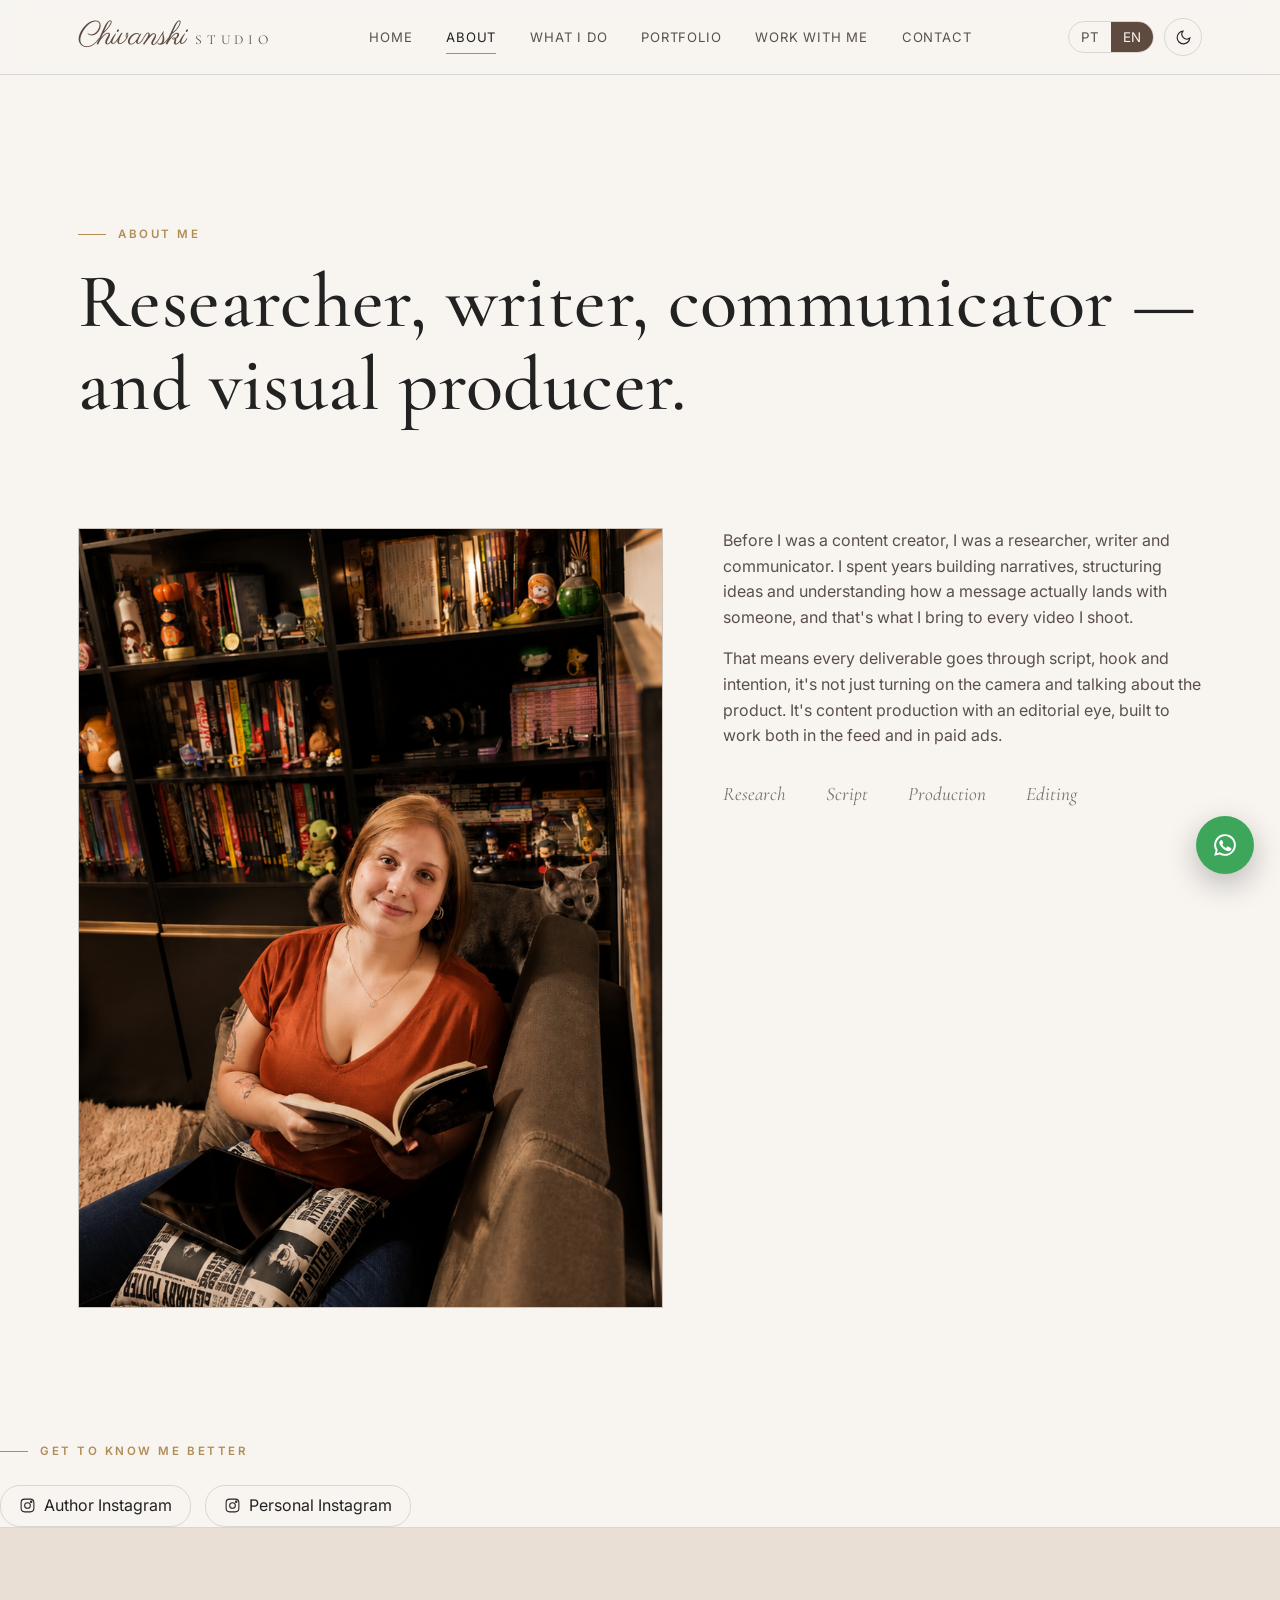
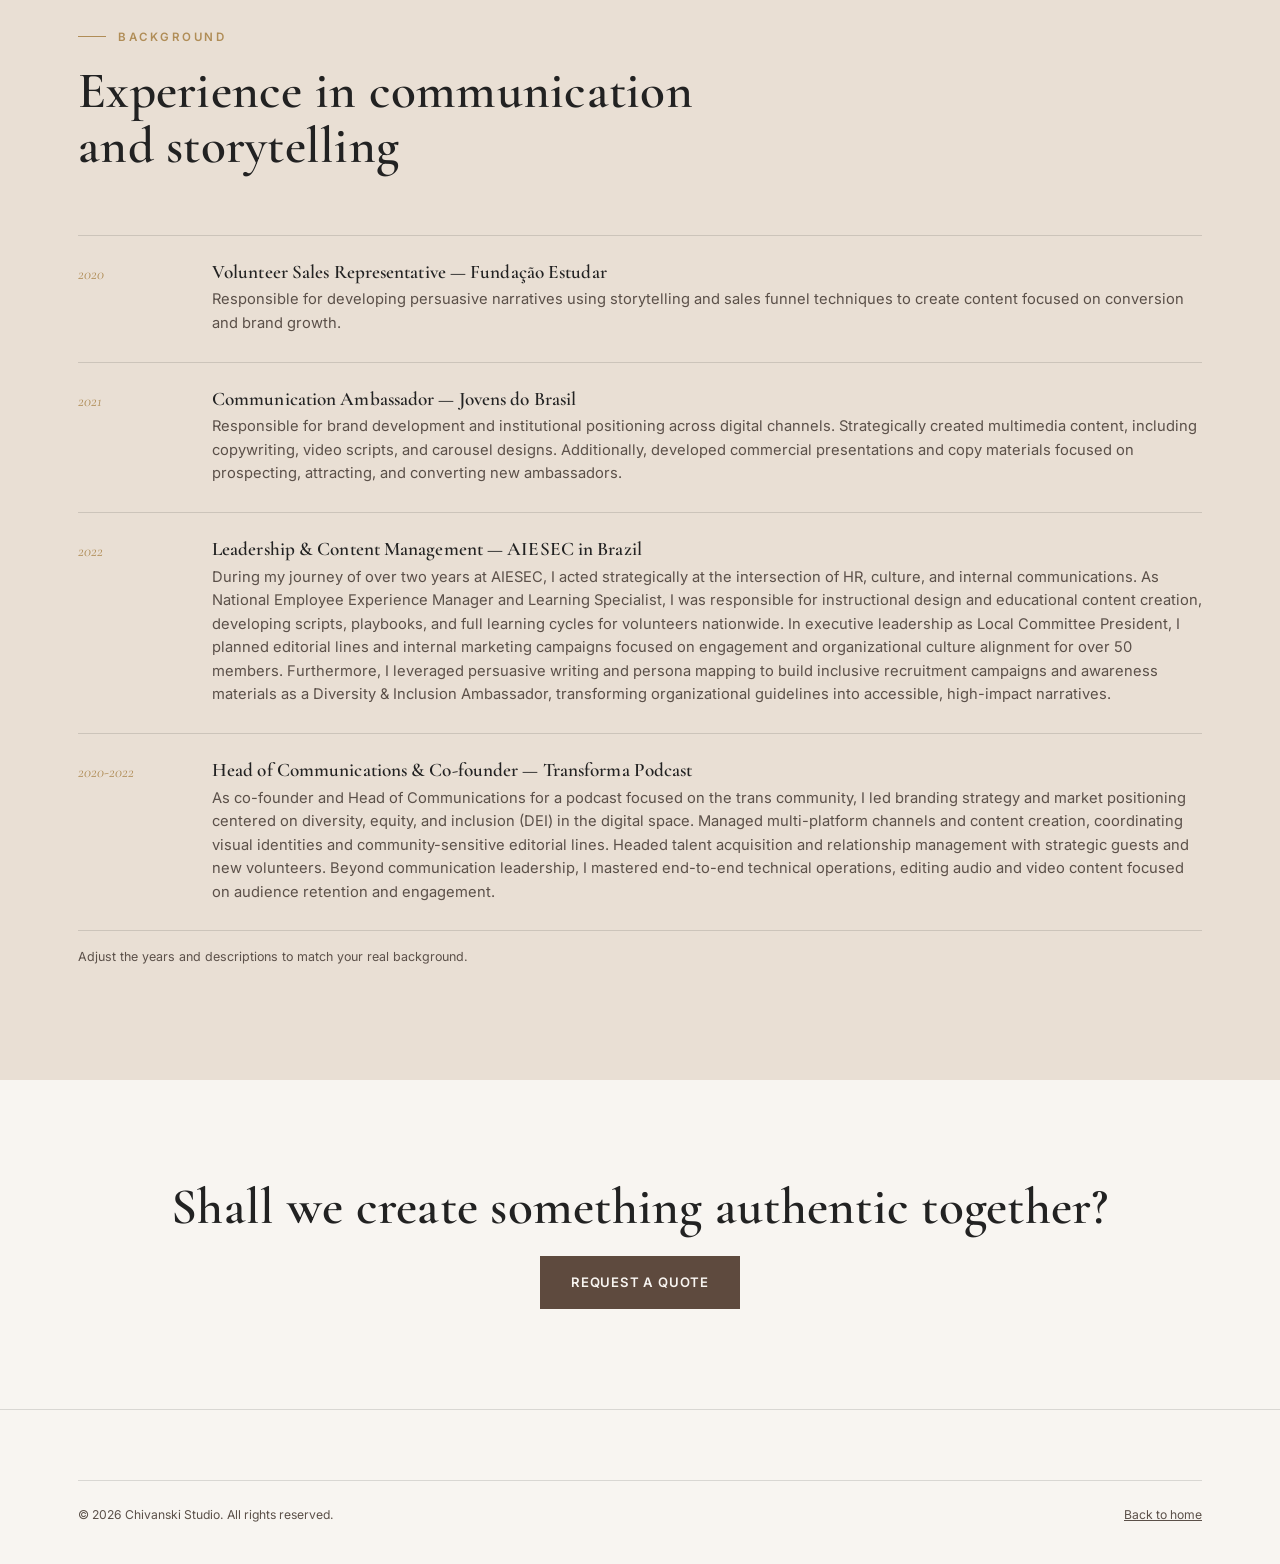
==== about.html @ 11126eae "Update hero section with new image Replaced placeholder art with an image of Chivanski Studio." ====
<!DOCTYPE html>
<html lang="pt-BR">
<head>
<meta charset="UTF-8">
<meta name="viewport" content="width=device-width, initial-scale=1.0">
<title>Sobre | Chivanski Studio</title>
<meta name="description" content="Pesquisadora, escritora e comunicadora antes de criadora de conteúdo — conheça a história por trás do Chivanski Studio.">
<meta name="theme-color" content="#5E4A3E">
<link rel="icon" href="data:,">
<link rel="stylesheet" href="css/style.css">
</head>
<body>

<header class="masthead">
  <div class="masthead-inner">
    <a href="index.html" class="logo">
      <span class="logo-script">Chivanski</span>
      <span class="logo-studio">Studio</span>
    </a>
    <nav class="nav-toc" aria-label="Navegação principal">
      <a href="index.html" data-pt="Início" data-en="Home">Início</a>
      <a href="about.html" aria-current="page" data-pt="Sobre" data-en="About">Sobre</a>
      <a href="services.html" data-pt="O que eu faço" data-en="What I do">O que eu faço</a>
      <a href="portfolio.html" data-pt="Portfólio" data-en="Portfolio">Portfólio</a>
      <a href="work-with-me.html" data-pt="Work With Me" data-en="Work With Me">Work With Me</a>
      <a href="contact.html" data-pt="Contato" data-en="Contact">Contato</a>
    </nav>
    <div class="nav-controls">
      <div class="lang-switch" aria-label="Idioma">
        <button data-lang="pt" class="active">PT</button>
        <button data-lang="en">EN</button>
      </div>
      <button class="icon-btn" data-theme-toggle aria-label="Alternar tema claro/escuro">
        <svg class="moon" viewBox="0 0 24 24" fill="none" stroke="currentColor" stroke-width="1.6"><path d="M21 12.8A9 9 0 1 1 11.2 3a7 7 0 0 0 9.8 9.8Z"/></svg>
        <svg class="sun" viewBox="0 0 24 24" fill="none" stroke="currentColor" stroke-width="1.6"><circle cx="12" cy="12" r="4.5"/><path d="M12 2v3M12 19v3M4.2 4.2l2.1 2.1M17.7 17.7l2.1 2.1M2 12h3M19 12h3M4.2 19.8l2.1-2.1M17.7 6.3l2.1-2.1"/></svg>
      </button>
      <button class="nav-burger" data-nav-burger aria-label="Abrir menu">
        <svg viewBox="0 0 24 24" fill="none" stroke="currentColor" stroke-width="1.8"><path d="M3 6h18M3 12h18M3 18h18"/></svg>
      </button>
    </div>
  </div>
</header>

<main>
  <section class="page-hero">
    <div class="container">
      <p class="eyebrow" data-pt="Sobre mim" data-en="About me">Sobre mim</p>
      <h1 data-pt="Pesquisadora, escritora, comunicadora — e produtora visual." data-en="Researcher, writer, communicator — and visual producer.">Pesquisadora, escritora,<br>comunicadora — e produtora visual.</h1>
    </div>
  </section>

  <section style="padding-top:0;">
    <div class="container hero-grid" style="align-items:start;">
      <div class="hero-frame reveal">
        <img src="assets/FOTOS/FOTO3.png" alt="Chivanski Studio" style="width:100%;height:100%;object-fit:cover;">
      </div>
      <div class="reveal">
        <p data-pt="Antes de ser criadora de conteúdo, sou pesquisadora, escritora e comunicadora. Passei anos construindo narrativas, estruturando ideias e entendendo como uma mensagem realmente chega até alguém, e é isso que trago pra cada vídeo que gravo." data-en="Before I was a content creator, I was a researcher, writer and communicator. I spent years building narratives, structuring ideas and understanding how a message actually lands with someone, and that's what I bring to every video I shoot.">Antes de ser criadora de conteúdo, sou pesquisadora, escritora e comunicadora. Passei anos construindo narrativas, estruturando ideias e entendendo como uma mensagem realmente chega até alguém, e é isso que trago pra cada vídeo que gravo.</p>
        <p data-pt="Isso significa que cada entrega passa por roteiro, gancho e intenção, não é só ligar a câmera e falar do produto. É produção de conteúdo com estética editorial, pensada pra funcionar tanto no feed quanto em anúncio pago." data-en="That means every deliverable goes through script, hook and intention, it's not just turning on the camera and talking about the product. It's content production with an editorial eye, built to work both in the feed and in paid ads.">Isso significa que cada entrega passa por roteiro, gancho e intenção, não é só ligar a câmera e falar do produto. É produção de conteúdo com estética editorial, pensada pra funcionar tanto no feed quanto em anúncio pago.</p>
        <div class="brand-row" style="margin-top:30px;">
          <span class="brand-chip" data-pt="Pesquisa" data-en="Research">Pesquisa</span>
          <span class="brand-chip" data-pt="Roteiro" data-en="Script">Roteiro</span>
          <span class="brand-chip" data-pt="Produção" data-en="Production">Produção</span>
          <span class="brand-chip" data-pt="Edição" data-en="Editing">Edição</span>
        </div>
      </div>
    </div>
  </section>

  <div style="margin-top:34px;">
  <p class="eyebrow" data-pt="Me conheça melhor" data-en="Get to know me better">Me conheça melhor</p>
  <div class="social-row" style="justify-content:flex-start;">
    <a href="https://www.instagram.com/autora_larissacl/" target="_blank" rel="noopener" aria-label="Instagram — autora" style="width:auto;border-radius:20px;padding:9px 18px;gap:8px;">
      <svg width="16" height="16" viewBox="0 0 24 24" fill="none" stroke="currentColor" stroke-width="1.5"><rect x="3" y="3" width="18" height="18" rx="5"/><circle cx="12" cy="12" r="4"/><circle cx="17.2" cy="6.8" r="1"/></svg>
      <span data-pt="Instagram autora" data-en="Author Instagram">Instagram autora</span>
    </a>
    <a href="https://www.instagram.com/lbronski/" target="_blank" rel="noopener" aria-label="Instagram — pessoal" style="width:auto;border-radius:20px;padding:9px 18px;gap:8px;">
      <svg width="16" height="16" viewBox="0 0 24 24" fill="none" stroke="currentColor" stroke-width="1.5"><rect x="3" y="3" width="18" height="18" rx="5"/><circle cx="12" cy="12" r="4"/><circle cx="17.2" cy="6.8" r="1"/></svg>
      <span data-pt="Instagram pessoal" data-en="Personal Instagram">Instagram pessoal</span>
    </a>
  </div>
</div>
  
  <hr class="divider">

  <!-- BACKGROUND -->
  <section class="bg-surface">
    <div class="container">
      <div class="section-head reveal">
        <p class="eyebrow" data-pt="Background" data-en="Background">Background</p>
        <h2 data-pt="Experiência em comunicação e narrativa" data-en="Experience in communication and storytelling">Experiência em comunicação e narrativa</h2>
      </div>
      <ul class="background-list reveal">
        <li>
          <span class="bg-tag">2020</span>
          <div>
            <h4 data-pt="Vendedora Voluntária — Fundação Estudar" data-en="Volunteer Sales Representative — Fundação Estudar">Vendedora Voluntária — Fundação Estudar</h4>
            <p data-pt="Responsável por desenvolver narrativas persuasivas, utilizando técnicas de storytelling e funil de vendas para a criação de conteúdos focados em conversão e crescimento de marca." 
               data-en="Responsible for developing persuasive narratives using storytelling and sales funnel techniques to create content focused on conversion and brand growth."></p>
          </div>
        </li>
        <li>
          <span class="bg-tag">2021</span>
          <div>
            <h4 data-pt="Embaixadora de Comunicação — Jovens do Brasil" data-en="Communication Ambassador — Jovens do Brasil">Embaixadora de Comunicação — Jovens do Brasil</h4>
            <p data-pt="Responsável pelo desenvolvimento de marca e pelo posicionamento institucional da organização nos canais digitais. Atuei estrategicamente na criação de conteúdos multimídia, incluindo publicações textuais, roteiros de vídeos e designs em formato de carrossel. Além disso, desenvolvi apresentações comerciais e materiais de copywriting voltados para a prospecção, atração e conversão de novos embaixadores." 
               data-en="Responsible for brand development and institutional positioning across digital channels. Strategically created multimedia content, including copywriting, video scripts, and carousel designs. Additionally, developed commercial presentations and copy materials focused on prospecting, attracting, and converting new ambassadors."></p>
          </div>
        </li>
        <li>
          <span class="bg-tag">2022</span>
          <div>
            <h4 data-pt="Liderança e Gestão de Conteúdo — AIESEC no Brasil" data-en="Leadership & Content Management — AIESEC in Brazil">Liderança e Gestão de Conteúdo — AIESEC no Brasil</h4>
            <p data-pt="Durante minha trajetória de mais de dois anos na AIESEC no Brasil, atuei estrategicamente na intersecção entre gestão de pessoas, cultura e comunicação interna. Como Gerente Nacional de Experiência do Colaborador e Especialista de Aprendizagem, fui responsável pelo design instrucional e pela criação de conteúdo educativo, desenvolvendo roteiros, cartilhas didáticas e ciclos educacionais completos para a capacitação de voluntários em todo o país. Na liderança executiva como Presidente de Comitê Local, planejei linhas editoriais e campanhas de endomarketing focadas no engajamento e alinhamento de cultura organizacional para mais de 50 membros. Além disso, utilizei a escrita persuasiva e o mapeamento de personas para estruturar campanhas de recrutamento inclusivas e materiais de conscientização como Embaixadora de Diversidade e Inclusão, transformando diretrizes organizacionais em narrativas acessíveis e de alto impacto para a comunidade interna." 
               data-en="During my journey of over two years at AIESEC, I acted strategically at the intersection of HR, culture, and internal communications. As National Employee Experience Manager and Learning Specialist, I was responsible for instructional design and educational content creation, developing scripts, playbooks, and full learning cycles for volunteers nationwide. In executive leadership as Local Committee President, I planned editorial lines and internal marketing campaigns focused on engagement and organizational culture alignment for over 50 members. Furthermore, I leveraged persuasive writing and persona mapping to build inclusive recruitment campaigns and awareness materials as a Diversity & Inclusion Ambassador, transforming organizational guidelines into accessible, high-impact narratives."></p>
          </div>
        </li>
        <li>
          <span class="bg-tag">2020-2022</span>
          <div>
            <h4 data-pt="Head de Comunicação e Cofundadora — Transforma Podcast" data-en="Head of Communications & Co-founder — Transforma Podcast">Head de Comunicação e Cofundadora — Transforma Podcast</h4>
            <p data-pt="Como cofundadora e Head de Comunicação de um podcast focado no público trans, liderei a estratégia de branding e o posicionamento da marca com foco em diversidade, inclusão e representatividade no ambiente digital. Fui responsável pela gestão de canais e criação de conteúdo multiplataforma, coordenando o desenvolvimento de identidades visuais e linhas editoriais sensíveis à comunidade. Atuei diretamente na prospecção e relacionamento com entrevistados estratégicos e na atração de novos voluntários para o projeto. Além da liderança de comunicação, dominei a operação técnica de ponta a ponta, realizando a edição de áudio e vídeo focada na retenção e engajamento da audiência." 
               data-en="As co-founder and Head of Communications for a podcast focused on the trans community, I led branding strategy and market positioning centered on diversity, equity, and inclusion (DEI) in the digital space. Managed multi-platform channels and content creation, coordinating visual identities and community-sensitive editorial lines. Headed talent acquisition and relationship management with strategic guests and new volunteers. Beyond communication leadership, I mastered end-to-end technical operations, editing audio and video content focused on audience retention and engagement."></p>
          </div>
        </li>
      </ul>
      <p class="form-note" style="margin-top:16px;" data-pt="Ajuste os anos e descrições conforme sua trajetória real." data-en="Adjust the years and descriptions to match your real background.">Ajuste os anos e descrições conforme sua trajetória real.</p>
    </div>
  </section>

  <section style="text-align:center;">
    <div class="container">
      <h2 data-pt="Vamos criar algo autêntico juntas?" data-en="Shall we create something authentic together?">Vamos criar algo<br>autêntico juntas?</h2>
      <a href="contact.html" class="btn btn-primary" data-pt="Solicitar orçamento" data-en="Request a quote">Solicitar orçamento</a>
    </div>
  </section>
</main>

<footer class="colophon">
  <div class="container">
    <div class="colophon-bottom">
      <span>© <span data-year>2026</span> Chivanski Studio. <span data-pt="Todos os direitos reservados." data-en="All rights reserved.">Todos os direitos reservados.</span></span>
      <a href="index.html" data-pt="Voltar ao início" data-en="Back to home">Voltar ao início</a>
    </div>
  </div>
</footer>

<a class="wa-float" href="https://wa.me/5500000000000?text=Oi%20Chivanski!%20Vim%20do%20seu%20site%20e%20quero%20conversar%20sobre%20um%20projeto." target="_blank" rel="noopener" aria-label="WhatsApp">
  <svg viewBox="0 0 24 24" fill="currentColor"><path d="M12 2a10 10 0 0 0-8.6 15.1L2 22l5.1-1.3A10 10 0 1 0 12 2Zm0 18.2a8.2 8.2 0 0 1-4.2-1.2l-.3-.2-3 .8.8-2.9-.2-.3A8.2 8.2 0 1 1 12 20.2Zm4.5-6.1c-.2-.1-1.5-.7-1.7-.8-.2-.1-.4-.1-.6.1-.2.2-.6.8-.8 1-.1.2-.3.2-.6.1-.2-.1-1-.4-1.9-1.2-.7-.6-1.2-1.4-1.3-1.6-.1-.2 0-.4.1-.5.1-.1.2-.3.4-.4.1-.2.2-.3.2-.5.1-.2 0-.4 0-.5s-.6-1.4-.8-1.9c-.2-.5-.4-.4-.6-.4h-.5c-.2 0-.5.1-.7.3-.2.2-.9.9-.9 2.2s1 2.6 1.1 2.7c.1.2 2 3 4.7 4.2.7.3 1.2.5 1.6.6.7.2 1.3.2 1.8.1.5-.1 1.5-.6 1.7-1.2.2-.6.2-1.1.2-1.2-.1-.1-.3-.2-.5-.3Z"/></svg>
</a>

<script src="js/script.js"></script>
</body>
</html>
---- css/style.css ----
/* =========================================================
   CHIVANSKI STUDIO — Design System
   Editorial magazine aesthetic for a UGC creator portfolio
   ========================================================= */

@import url('https://fonts.googleapis.com/css2?family=Cormorant+Garamond:ital,wght@0,400;0,500;0,600;1,400;1,500&family=Inter:wght@400;500;600&family=Parisienne&display=swap');

:root{
  /* ---- Color tokens (light / default) ---- */
  --bg: #F8F5F1;
  --surface: #E9DFD4;
  --surface-2: #F1EAE0;
  --ink: #222222;
  --ink-soft: #5B5049;
  --brand: #5E4A3E;
  --accent: #B08D57;
  --accent-soft: rgba(176,141,87,.14);
  --line: rgba(34,34,34,.14);
  --shadow: 0 20px 60px rgba(34,24,15,.12);

  /* ---- Type ---- */
  --font-display: 'Cormorant Garamond', Georgia, serif;
  --font-body: 'Inter', -apple-system, sans-serif;
  --font-script: 'Parisienne', cursive;

  --radius: 2px;
  --container: 1180px;
}

[data-theme="dark"]{
  --bg: #1B1512;
  --surface: #271F1A;
  --surface-2: #2E241E;
  --ink: #F1EAE1;
  --ink-soft: #C9BDB1;
  --brand: #E9DFD4;
  --accent: #C9A46B;
  --accent-soft: rgba(201,164,107,.16);
  --line: rgba(241,234,225,.14);
  --shadow: 0 20px 60px rgba(0,0,0,.4);
}

@media (prefers-color-scheme: dark){
  :root:not([data-theme="light"]):not([data-theme="dark"]){
    --bg: #1B1512;
    --surface: #271F1A;
    --surface-2: #2E241E;
    --ink: #F1EAE1;
    --ink-soft: #C9BDB1;
    --brand: #E9DFD4;
    --accent: #C9A46B;
    --accent-soft: rgba(201,164,107,.16);
    --line: rgba(241,234,225,.14);
    --shadow: 0 20px 60px rgba(0,0,0,.4);
  }
}

*{ box-sizing:border-box; }
html{ scroll-behavior:smooth; }
body{
  margin:0;
  background:var(--bg);
  color:var(--ink);
  font-family:var(--font-body);
  font-size:16px;
  line-height:1.6;
  transition:background .4s ease, color .4s ease;
  -webkit-font-smoothing:antialiased;
}

img{ max-width:100%; display:block; }
a{ color:inherit; }
button{ font-family:inherit; }

.container{
  max-width:var(--container);
  margin:0 auto;
  padding:0 28px;
}

/* ---- Reduced motion ---- */
@media (prefers-reduced-motion: reduce){
  *{ animation-duration:.001ms !important; animation-iteration-count:1 !important; transition-duration:.001ms !important; scroll-behavior:auto !important; }
}

/* =============== Typography =============== */
h1,h2,h3,h4{
  font-family:var(--font-display);
  font-weight:600;
  line-height:1.08;
  margin:0 0 .4em;
  letter-spacing:.005em;
}
h1{ font-size:clamp(2.6rem,6vw,5.2rem); font-weight:500; }
h2{ font-size:clamp(2rem,4vw,3.2rem); }
h3{ font-size:clamp(1.3rem,2.4vw,1.7rem); }
p{ margin:0 0 1em; color:var(--ink-soft); }
.eyebrow{
  display:flex; align-items:center; gap:12px;
  font-family:var(--font-body);
  font-size:.72rem;
  letter-spacing:.22em;
  text-transform:uppercase;
  color:var(--accent);
  font-weight:600;
  margin-bottom:18px;
}
.eyebrow::before{ content:""; width:28px; height:1px; background:var(--accent); }
.folio{
  font-family:var(--font-display);
  font-style:italic;
  color:var(--ink-soft);
  font-size:1rem;
}

/* =============== Masthead / Header =============== */
.masthead{
  position:sticky; top:0; z-index:100;
  background:color-mix(in srgb, var(--bg) 88%, transparent);
  backdrop-filter:blur(10px);
  border-bottom:1px solid var(--line);
}
.masthead-inner{
  display:flex; align-items:center; justify-content:space-between;
  padding:18px 28px;
  max-width:var(--container); margin:0 auto;
}
.logo{
  display:flex; align-items:baseline; gap:8px; text-decoration:none; color:var(--ink);
}
.logo-script{ font-family:var(--font-script); font-size:2rem; color:var(--brand); line-height:1; }
.logo-studio{ font-family:var(--font-display); font-size:.85rem; letter-spacing:.35em; text-transform:uppercase; color:var(--ink-soft); }

.nav-toc{ display:flex; align-items:center; gap:34px; }
.nav-toc a{
  text-decoration:none; font-size:.82rem; letter-spacing:.06em; text-transform:uppercase;
  color:var(--ink-soft); position:relative; padding:4px 0;
  transition:color .25s ease;
}
.nav-toc a::after{
  content:""; position:absolute; left:0; right:0; bottom:-2px; height:1px;
  background:var(--accent); transform:scaleX(0); transform-origin:left; transition:transform .3s ease;
}
.nav-toc a:hover, .nav-toc a[aria-current="page"]{ color:var(--ink); }
.nav-toc a:hover::after, .nav-toc a[aria-current="page"]::after{ transform:scaleX(1); }

.nav-controls{ display:flex; align-items:center; gap:10px; }
.icon-btn{
  width:38px; height:38px; border-radius:50%; border:1px solid var(--line);
  background:transparent; color:var(--ink); display:flex; align-items:center; justify-content:center;
  cursor:pointer; transition:border-color .25s ease, background .25s ease, transform .25s ease;
}
.icon-btn:hover{ border-color:var(--accent); transform:translateY(-1px); }
.icon-btn svg{ width:17px; height:17px; }
.icon-btn .sun{ display:none; }
[data-theme="dark"] .icon-btn .moon{ display:none; }
[data-theme="dark"] .icon-btn .sun{ display:block; }

.lang-switch{
  display:flex; border:1px solid var(--line); border-radius:20px; overflow:hidden; font-size:.72rem; letter-spacing:.08em;
}
.lang-switch button{
  border:none; background:transparent; color:var(--ink-soft); padding:7px 12px; cursor:pointer;
  transition:background .25s ease, color .25s ease;
}
.lang-switch button.active{ background:var(--brand); color:var(--bg); }

.nav-burger{ display:none; }

/* =============== Buttons =============== */
.btn{
  display:inline-flex; align-items:center; gap:10px;
  font-family:var(--font-body); font-size:.82rem; letter-spacing:.06em; text-transform:uppercase; font-weight:600;
  padding:15px 30px; text-decoration:none; cursor:pointer; border:1px solid transparent;
  transition:transform .3s ease, background .3s ease, color .3s ease, border-color .3s ease;
}
.btn-primary{ background:var(--brand); color:var(--bg); }
.btn-primary:hover{ transform:translateY(-2px); background:var(--accent); }
.btn-ghost{ border-color:var(--ink); color:var(--ink); }
.btn-ghost:hover{ border-color:var(--accent); color:var(--accent); transform:translateY(-2px); }

/* =============== Hero =============== */
.hero{
  position:relative;
  padding:120px 0 100px;
  overflow:hidden;
}
.hero-grid{
  display:grid; grid-template-columns:1.1fr .9fr; gap:60px; align-items:end;
}
.hero-kicker{ font-family:var(--font-script); font-size:1.4rem; color:var(--accent); }
.hero h1{ margin-bottom:.25em; }
.hero-lede{ font-size:1.15rem; max-width:46ch; }
.hero-actions{ display:flex; gap:16px; margin-top:32px; flex-wrap:wrap; }

.hero-frame{
  position:relative; aspect-ratio:3/4; background:var(--surface);
  border:1px solid var(--line);
  display:flex; align-items:center; justify-content:center;
  overflow:hidden;
}
.hero-frame .frame-tag{
  position:absolute; bottom:18px; left:18px; font-family:var(--font-display); font-style:italic; color:var(--ink-soft); font-size:.95rem;
}
.placeholder-art{
  width:100%; height:100%;
  background:
    repeating-linear-gradient(135deg, var(--accent-soft) 0 2px, transparent 2px 22px),
    linear-gradient(160deg, var(--surface-2), var(--surface));
  display:flex; align-items:center; justify-content:center;
  color:var(--accent);
}
.placeholder-art svg{ width:34%; height:34%; opacity:.55; }

.hero-stats{
  display:flex; gap:36px; margin-top:70px; padding-top:30px; border-top:1px solid var(--line);
}
.hero-stats div{ }
.hero-stats strong{ display:block; font-family:var(--font-display); font-size:2.1rem; color:var(--brand); }
.hero-stats span{ font-size:.74rem; letter-spacing:.08em; text-transform:uppercase; color:var(--ink-soft); }

/* =============== Sections =============== */
section{ padding:100px 0; }
.section-head{ max-width:640px; margin-bottom:60px; }
.divider{ border:none; border-top:1px solid var(--line); margin:0; }
.bg-surface{ background:var(--surface); }

/* =============== Reveal on scroll =============== */
.reveal{ opacity:0; transform:translateY(24px); transition:opacity .8s ease, transform .8s ease; }
.reveal.is-visible{ opacity:1; transform:translateY(0); }

/* =============== Cards / Services =============== */
.grid-3{ display:grid; grid-template-columns:repeat(3,1fr); gap:1px; background:var(--line); border:1px solid var(--line); }
.service-card{
  background:var(--bg); padding:44px 34px; transition:background .3s ease;
}
.service-card:hover{ background:var(--surface); }
.service-num{ font-family:var(--font-display); font-style:italic; color:var(--accent); font-size:1.1rem; }
.service-card h3{ margin-top:14px; }
.service-list{ list-style:none; padding:0; margin:18px 0 0; font-size:.88rem; color:var(--ink-soft); }
.service-list li{ padding:6px 0; border-top:1px solid var(--line); }
.service-list li:first-child{ border-top:none; }

/* =============== Gallery (video) =============== */
.gallery-grid{ display:grid; grid-template-columns:repeat(3,1fr); gap:24px; }
.gallery-item{
  position:relative; aspect-ratio:9/16; overflow:hidden; cursor:pointer; border:1px solid var(--line);
  background:var(--surface);
}
.gallery-item .placeholder-art{ transition:transform .6s ease; }
.gallery-item:hover .placeholder-art{ transform:scale(1.06); }
.play-btn{
  position:absolute; inset:0; margin:auto; width:56px; height:56px; border-radius:50%;
  background:color-mix(in srgb, var(--bg) 85%, transparent); border:1px solid var(--line);
  display:flex; align-items:center; justify-content:center; transition:transform .3s ease, background .3s ease;
}
.gallery-item:hover .play-btn{ transform:scale(1.1); background:var(--accent); color:var(--bg); border-color:var(--accent); }
.gallery-caption{
  position:absolute; left:0; right:0; bottom:0; padding:14px 16px;
  background:linear-gradient(to top, rgba(0,0,0,.55), transparent);
  color:#F8F5F1; font-size:.78rem; letter-spacing:.04em;
}

/* Video modal */
.modal{
  position:fixed; inset:0; background:rgba(20,15,12,.9); display:none; align-items:center; justify-content:center;
  z-index:1000; padding:24px;
}
.modal.is-open{ display:flex; }
.modal-inner{ width:min(420px,100%); aspect-ratio:9/16; background:#000; position:relative; }
.modal-inner iframe, .modal-inner video{ width:100%; height:100%; border:0; }
.modal-close{
  position:absolute; top:-46px; right:0; background:none; border:none; color:#F8F5F1; cursor:pointer;
  font-family:var(--font-body); font-size:.8rem; letter-spacing:.1em; text-transform:uppercase;
}

/* =============== Flipbook (Portfolio) =============== */
.flipbook-wrap{
  display:flex; flex-direction:column; align-items:center; gap:28px;
}
.flipbook-stage{
  position:relative; width:100%; max-width:920px; aspect-ratio:16/10.5;
  perspective:2400px;
}
.flip-page{
  position:absolute; inset:0; background:var(--surface); border:1px solid var(--line);
  display:grid; grid-template-columns:1fr 1fr;
  box-shadow:var(--shadow);
  backface-visibility:hidden;
  transform-origin:left center;
  transition:transform .9s cubic-bezier(.65,0,.35,1);
}
.flip-page.turned{ transform:rotateY(-180deg); }
.flip-page .page-side{ padding:44px; display:flex; flex-direction:column; justify-content:center; }
.flip-page .page-side.left{ border-right:1px solid var(--line); }
.flip-page .page-media{ height:100%; }
.page-eyebrow{ font-family:var(--font-display); font-style:italic; color:var(--accent); margin-bottom:10px; }
.page-num{ position:absolute; bottom:16px; font-family:var(--font-display); font-style:italic; color:var(--ink-soft); font-size:.85rem; }
.page-num.pn-left{ left:20px; } .page-num.pn-right{ right:20px; }

.flip-controls{ display:flex; align-items:center; gap:22px; }
.flip-controls button{
  width:44px; height:44px; border-radius:50%; border:1px solid var(--line); background:transparent; color:var(--ink);
  cursor:pointer; display:flex; align-items:center; justify-content:center; transition:.25s ease;
}
.flip-controls button:hover{ border-color:var(--accent); color:var(--accent); }
.flip-controls button:disabled{ opacity:.3; cursor:default; }
.flip-index{ font-family:var(--font-display); font-style:italic; color:var(--ink-soft); min-width:70px; text-align:center; }

.pdf-note{
  margin-top:10px; font-size:.82rem; color:var(--ink-soft); text-align:center; max-width:520px;
}

/* =============== Media Kit =============== */
.stat-strip{ display:grid; grid-template-columns:repeat(4,1fr); border:1px solid var(--line); }
.stat-strip div{ padding:34px 24px; border-right:1px solid var(--line); }
.stat-strip div:last-child{ border-right:none; }
.stat-strip strong{ display:block; font-family:var(--font-display); font-size:2.4rem; color:var(--brand); }
.stat-strip span{ font-size:.75rem; text-transform:uppercase; letter-spacing:.08em; color:var(--ink-soft); }

.bar-chart{ display:flex; flex-direction:column; gap:16px; }
.bar-row{ display:grid; grid-template-columns:110px 1fr 46px; align-items:center; gap:14px; font-size:.82rem; }
.bar-track{ height:10px; background:var(--surface); position:relative; overflow:hidden; }
.bar-fill{ position:absolute; inset:0; width:0; background:var(--accent); transition:width 1.1s cubic-bezier(.4,0,.2,1); }

.brand-row{ display:flex; flex-wrap:wrap; gap:14px 40px; align-items:center; }
.brand-chip{
  font-family:var(--font-display); font-style:italic; font-size:1.2rem; color:var(--ink-soft); opacity:.8;
}

.kit-download{
  display:flex; align-items:center; justify-content:space-between; gap:24px; flex-wrap:wrap;
  padding:40px; border:1px solid var(--line); background:var(--surface);
}

/* =============== Contact =============== */
.contact-grid{ display:grid; grid-template-columns:1fr 1fr; gap:64px; }
.field{ margin-bottom:22px; }
.field label{ display:block; font-size:.75rem; letter-spacing:.08em; text-transform:uppercase; color:var(--ink-soft); margin-bottom:8px; }
.field input, .field select, .field textarea{
  width:100%; background:transparent; border:none; border-bottom:1px solid var(--line);
  padding:10px 2px; font-family:var(--font-body); font-size:1rem; color:var(--ink);
  transition:border-color .25s ease;
}
.field input:focus, .field select:focus, .field textarea:focus{ outline:none; border-color:var(--accent); }
.field textarea{ resize:vertical; min-height:110px; }
.form-note{ font-size:.78rem; color:var(--ink-soft); margin-top:6px; }
.form-status{ font-size:.85rem; margin-top:14px; min-height:1.2em; }

.contact-info-list{ list-style:none; padding:0; margin:0; }
.contact-info-list li{ display:flex; gap:16px; padding:20px 0; border-top:1px solid var(--line); align-items:flex-start; }
.contact-info-list li:first-child{ border-top:none; }
.contact-info-list .ico{ width:20px; height:20px; color:var(--accent); flex:none; margin-top:2px; }
.contact-info-list a{ text-decoration:none; }
.contact-info-list a:hover{ color:var(--accent); }

.social-row{ display:flex; gap:14px; margin-top:24px; }
.social-row a{
  width:42px; height:42px; border:1px solid var(--line); border-radius:50%; display:flex; align-items:center; justify-content:center;
  transition:.25s ease; text-decoration:none;
}
.social-row a:hover{ border-color:var(--accent); color:var(--accent); transform:translateY(-2px); }
.social-row svg{ width:17px; height:17px; }

/* =============== Testimonial / pull quote =============== */
.pull-quote{
  max-width:820px; margin:0 auto; text-align:center;
}
.pull-quote p{
  font-family:var(--font-display); font-style:italic; font-size:clamp(1.4rem,3vw,2.1rem); color:var(--ink); line-height:1.35;
}
.pull-quote cite{ font-style:normal; font-size:.8rem; letter-spacing:.08em; text-transform:uppercase; color:var(--ink-soft); }

/* =============== Footer / Colophon =============== */
.colophon{ padding:70px 0 40px; border-top:1px solid var(--line); }
.colophon-top{ display:flex; justify-content:space-between; flex-wrap:wrap; gap:40px; margin-bottom:50px; }
.colophon h4{ font-size:.75rem; letter-spacing:.1em; text-transform:uppercase; color:var(--ink-soft); margin-bottom:16px; font-family:var(--font-body); }
.colophon-links{ list-style:none; padding:0; margin:0; display:flex; flex-direction:column; gap:10px; }
.colophon-links a{ text-decoration:none; font-size:.92rem; }
.colophon-links a:hover{ color:var(--accent); }
.colophon-bottom{
  display:flex; justify-content:space-between; align-items:center; flex-wrap:wrap; gap:12px;
  padding-top:24px; border-top:1px solid var(--line); font-size:.76rem; color:var(--ink-soft);
}

/* =============== Niches =============== */
.niche-grid{ display:grid; grid-template-columns:repeat(4,1fr); gap:1px; background:var(--line); border:1px solid var(--line); }
.niche-card{
  background:var(--bg); padding:30px 20px; text-align:center; transition:background .3s ease;
}
.niche-card:hover{ background:var(--surface); }
.niche-emoji{ font-size:1.8rem; display:block; margin-bottom:10px; }
.niche-card span{ font-size:.85rem; color:var(--ink-soft); }

/* =============== Process timeline =============== */
.process-flow{ display:flex; align-items:flex-start; gap:0; overflow-x:auto; padding-bottom:8px; }
.process-step{ flex:1 0 150px; text-align:center; position:relative; padding:0 10px; }
.process-step .service-num{ display:block; margin-bottom:14px; }
.process-step h4{ font-family:var(--font-display); font-weight:600; font-size:1.15rem; margin:0 0 6px; }
.process-step p{ font-size:.82rem; margin:0; }
.process-connector{
  flex:0 0 auto; width:40px; display:flex; align-items:center; justify-content:center; padding-top:6px; color:var(--accent);
}
.process-connector svg{ width:22px; height:22px; }

/* =============== Included checklist =============== */
.included-grid{ display:grid; grid-template-columns:repeat(3,1fr); gap:16px 32px; }
.included-item{ display:flex; align-items:center; gap:12px; font-size:.95rem; }
.included-item svg{ width:18px; height:18px; color:var(--accent); flex:none; }

/* =============== FAQ (details/summary) =============== */
.faq-list{ border-top:1px solid var(--line); }
.faq-item{ border-bottom:1px solid var(--line); padding:6px 0; }
.faq-item summary{
  cursor:pointer; list-style:none; display:flex; justify-content:space-between; align-items:center;
  padding:18px 2px; font-family:var(--font-display); font-size:1.15rem; font-weight:600;
}
.faq-item summary::-webkit-details-marker{ display:none; }
.faq-item summary .faq-plus{ flex:none; width:20px; height:20px; position:relative; }
.faq-item summary .faq-plus::before, .faq-item summary .faq-plus::after{
  content:""; position:absolute; background:var(--accent); top:50%; left:50%; transform:translate(-50%,-50%);
}
.faq-item summary .faq-plus::before{ width:14px; height:1.5px; }
.faq-item summary .faq-plus::after{ width:1.5px; height:14px; transition:transform .25s ease; }
.faq-item[open] summary .faq-plus::after{ transform:translate(-50%,-50%) rotate(90deg) scaleY(0); }
.faq-item p{ padding-bottom:18px; margin:0; max-width:65ch; }

/* =============== Background / experience list =============== */
.background-list{ list-style:none; padding:0; margin:0; border-top:1px solid var(--line); }
.background-list li{
  display:grid; grid-template-columns:110px 1fr; gap:24px; padding:26px 0; border-bottom:1px solid var(--line);
}
.background-list .bg-tag{ font-family:var(--font-display); font-style:italic; color:var(--accent); }
.background-list h4{ margin:0 0 6px; font-family:var(--font-display); font-size:1.2rem; }
.background-list p{ margin:0; font-size:.92rem; }

/* =============== Manifesto quote =============== */
.manifesto{ max-width:760px; margin:0 auto; text-align:center; }
.manifesto .not{ font-family:var(--font-display); font-style:italic; font-size:clamp(1.2rem,2.6vw,1.6rem); color:var(--ink-soft); }
.manifesto .yes{ font-family:var(--font-display); font-style:italic; font-size:clamp(1.6rem,3.4vw,2.4rem); color:var(--ink); margin-top:6px; }

/* =============== Portfolio filter =============== */
.filter-row{ display:flex; flex-wrap:wrap; gap:10px; margin-bottom:36px; }
.filter-btn{
  border:1px solid var(--line); background:transparent; color:var(--ink-soft); padding:9px 18px; border-radius:20px;
  font-size:.78rem; letter-spacing:.04em; cursor:pointer; transition:.25s ease;
}
.filter-btn:hover{ border-color:var(--accent); color:var(--ink); }
.filter-btn.active{ background:var(--brand); border-color:var(--brand); color:var(--bg); }
.gallery-item.is-hidden{ display:none; }

/* =============== WhatsApp float =============== */
.wa-float{
  position:fixed; bottom:26px; right:26px; z-index:200;
  width:58px; height:58px; border-radius:50%; background:#3DA65B; color:#fff;
  display:flex; align-items:center; justify-content:center; text-decoration:none;
  box-shadow:0 10px 30px rgba(0,0,0,.25); transition:transform .3s ease;
}
.wa-float:hover{ transform:translateY(-3px) scale(1.04); }
.wa-float svg{ width:26px; height:26px; }

/* =============== Page header (inner pages) =============== */
.page-hero{ padding:150px 0 70px; }
.page-hero .eyebrow{ justify-content:flex-start; }

/* =============== Responsive =============== */
@media (max-width: 980px){
  .hero-grid{ grid-template-columns:1fr; }
  .grid-3{ grid-template-columns:1fr; }
  .gallery-grid{ grid-template-columns:repeat(2,1fr); }
  .stat-strip{ grid-template-columns:repeat(2,1fr); }
  .stat-strip div:nth-child(2){ border-right:none; }
  .contact-grid{ grid-template-columns:1fr; }
  .flip-page{ grid-template-columns:1fr; }
  .flip-page .page-side.left{ display:none; }
}

@media (max-width: 760px){
  .nav-toc{
    position:fixed; inset:0 0 0 auto; width:min(78vw,320px); background:var(--bg);
    flex-direction:column; align-items:flex-start; padding:110px 32px 32px; gap:26px;
    box-shadow:var(--shadow); transform:translateX(100%); transition:transform .4s ease;
  }
  .nav-toc.open{ transform:translateX(0); }
  .nav-burger{
    display:flex; width:38px; height:38px; border:1px solid var(--line); border-radius:50%; background:none;
    align-items:center; justify-content:center; cursor:pointer; z-index:200;
  }
  .nav-burger svg{ width:16px; height:16px; }
  .gallery-grid{ grid-template-columns:1fr 1fr; }
  .stat-strip{ grid-template-columns:1fr 1fr; }
  .wa-float{ width:52px; height:52px; bottom:18px; right:18px; }
}
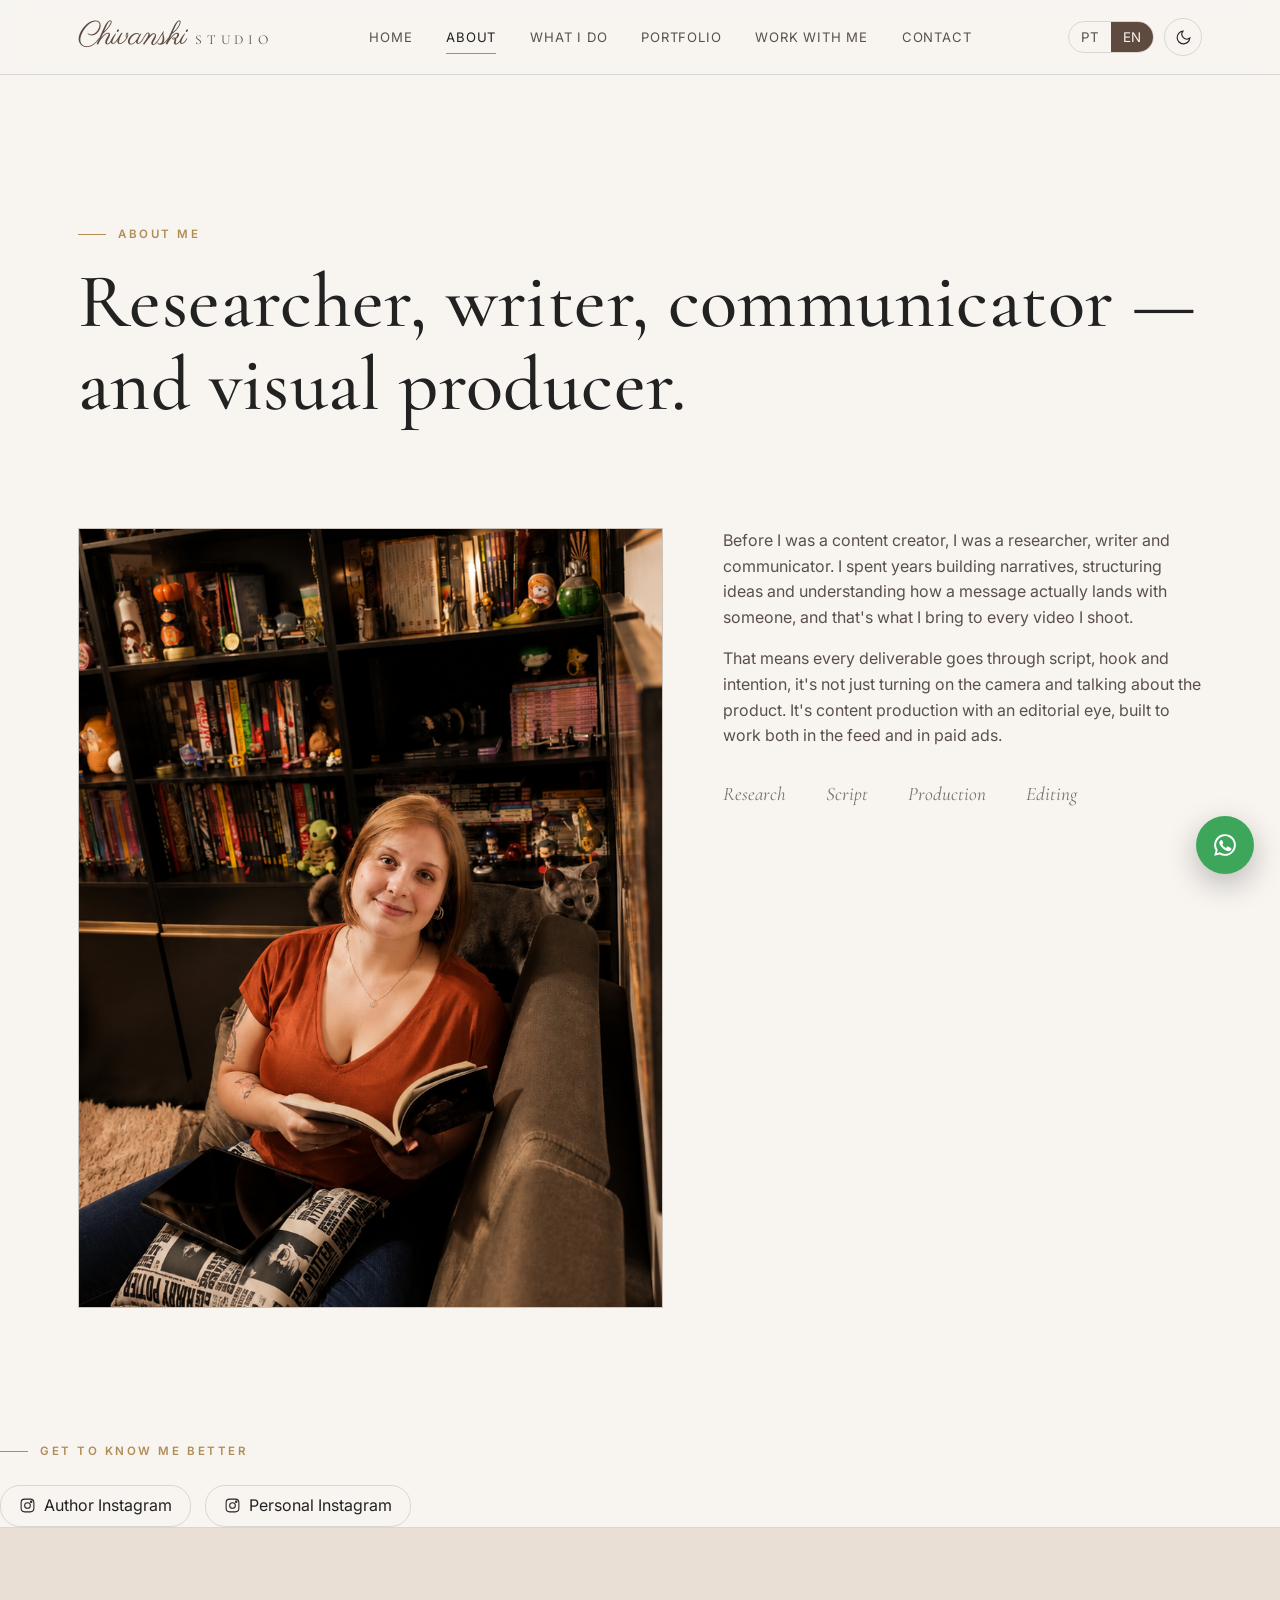
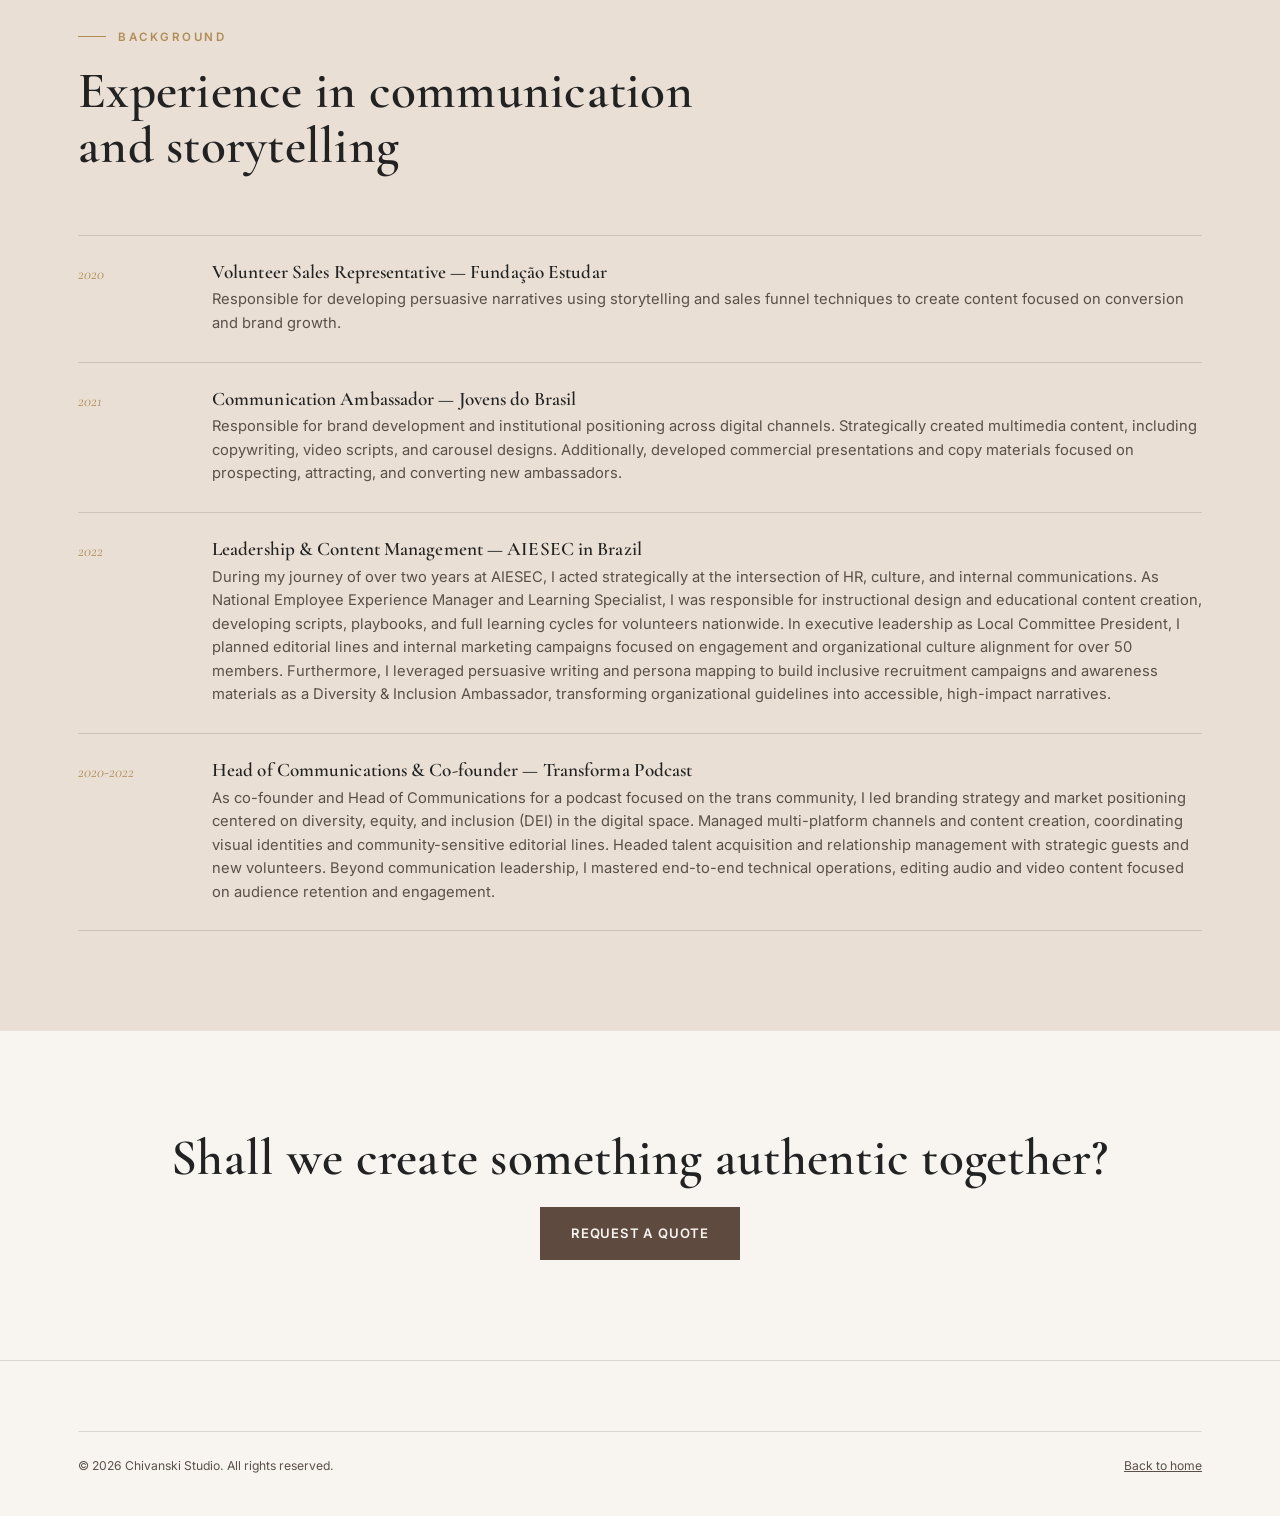
==== commit fd5b928a: "Remove adjustment note from about.html Removed note for adjusting years and descriptions." ====
--- a/about.html
+++ b/about.html
@@ -124,7 +124,6 @@
           </div>
         </li>
       </ul>
-      <p class="form-note" style="margin-top:16px;" data-pt="Ajuste os anos e descrições conforme sua trajetória real." data-en="Adjust the years and descriptions to match your real background.">Ajuste os anos e descrições conforme sua trajetória real.</p>
     </div>
   </section>
 
--- a/css/style.css
+++ b/css/style.css
@@ -290,6 +290,9 @@
   transform-origin:left center;
   transition:transform .9s cubic-bezier(.65,0,.35,1);
 }
+.flip-page.full-bleed{ display:block; padding:0; background:#000; }
+.flip-page.full-bleed img{ width:100%; height:100%; object-fit:cover; display:block; }
+.flipbook-stage.full-bleed-mode{ aspect-ratio:16/9; }
 .flip-page.turned{ transform:rotateY(-180deg); }
 .flip-page .page-side{ padding:44px; display:flex; flex-direction:column; justify-content:center; }
 .flip-page .page-side.left{ border-right:1px solid var(--line); }
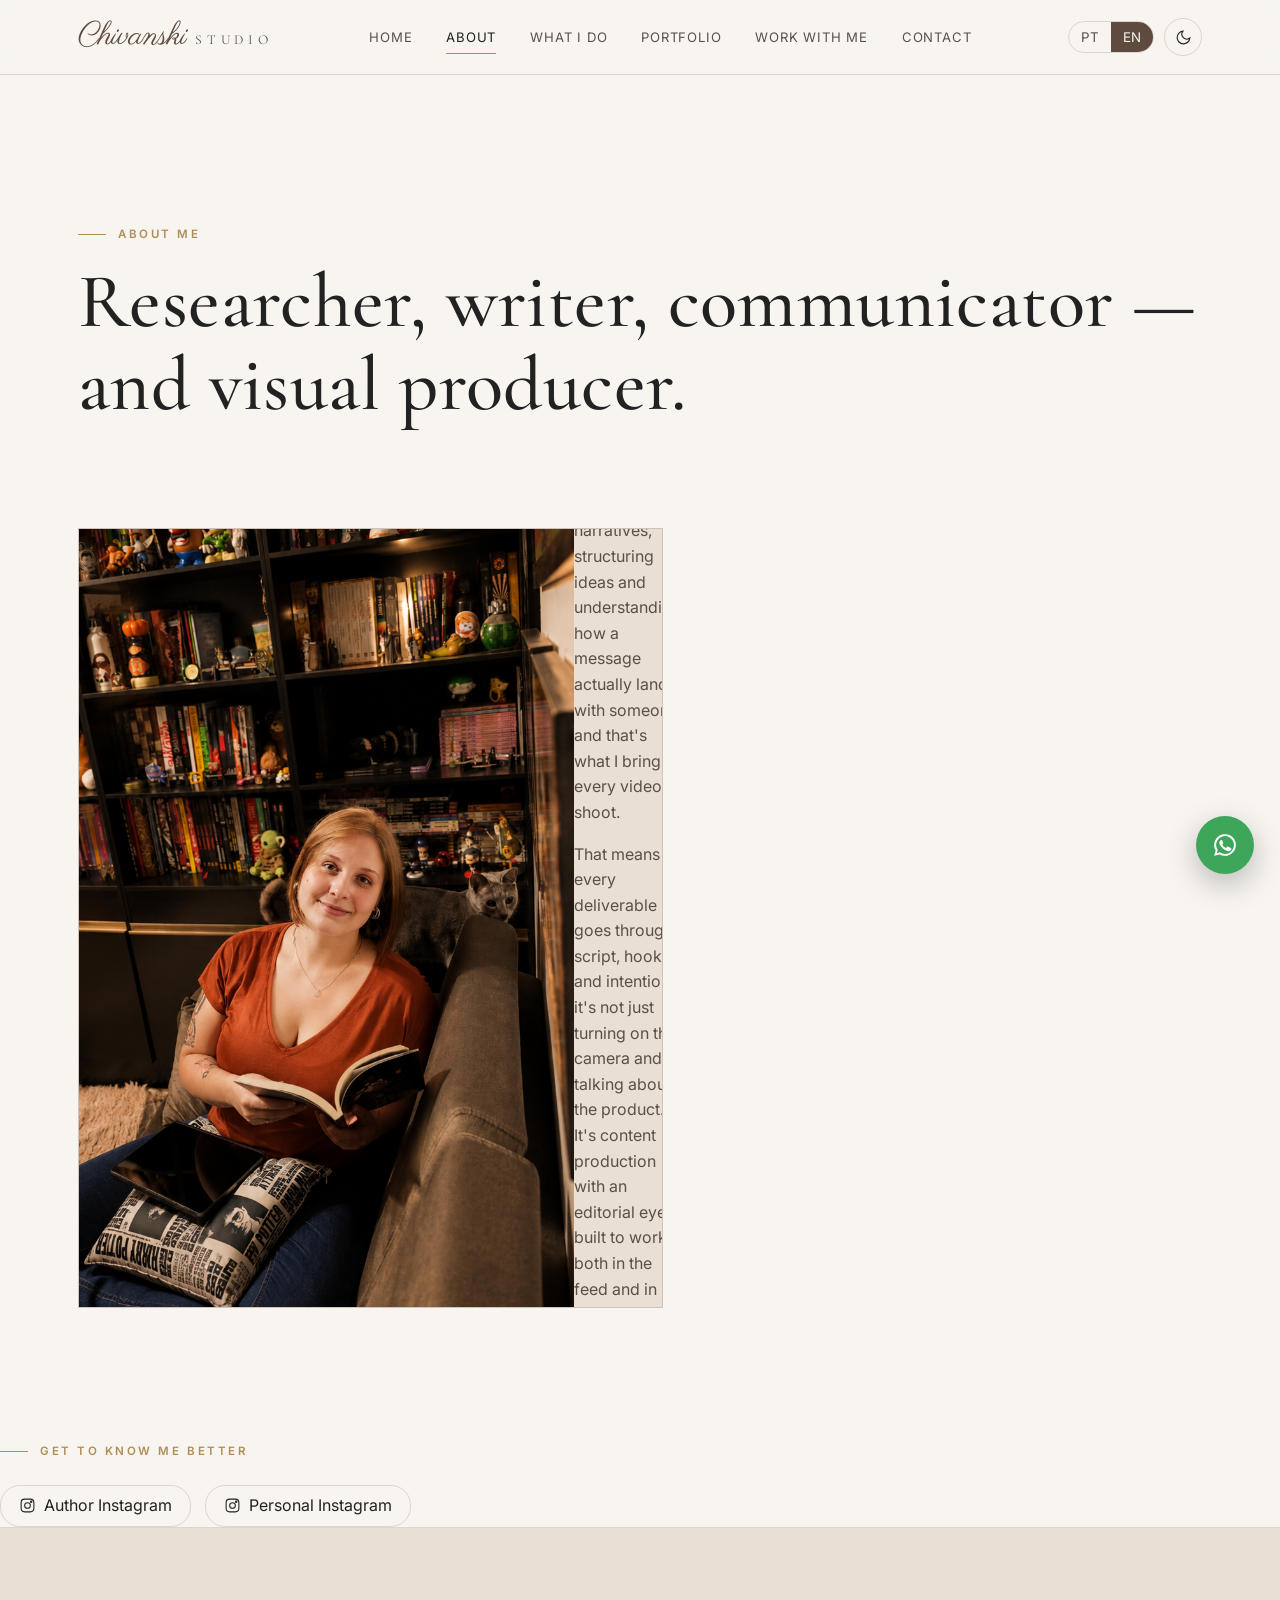
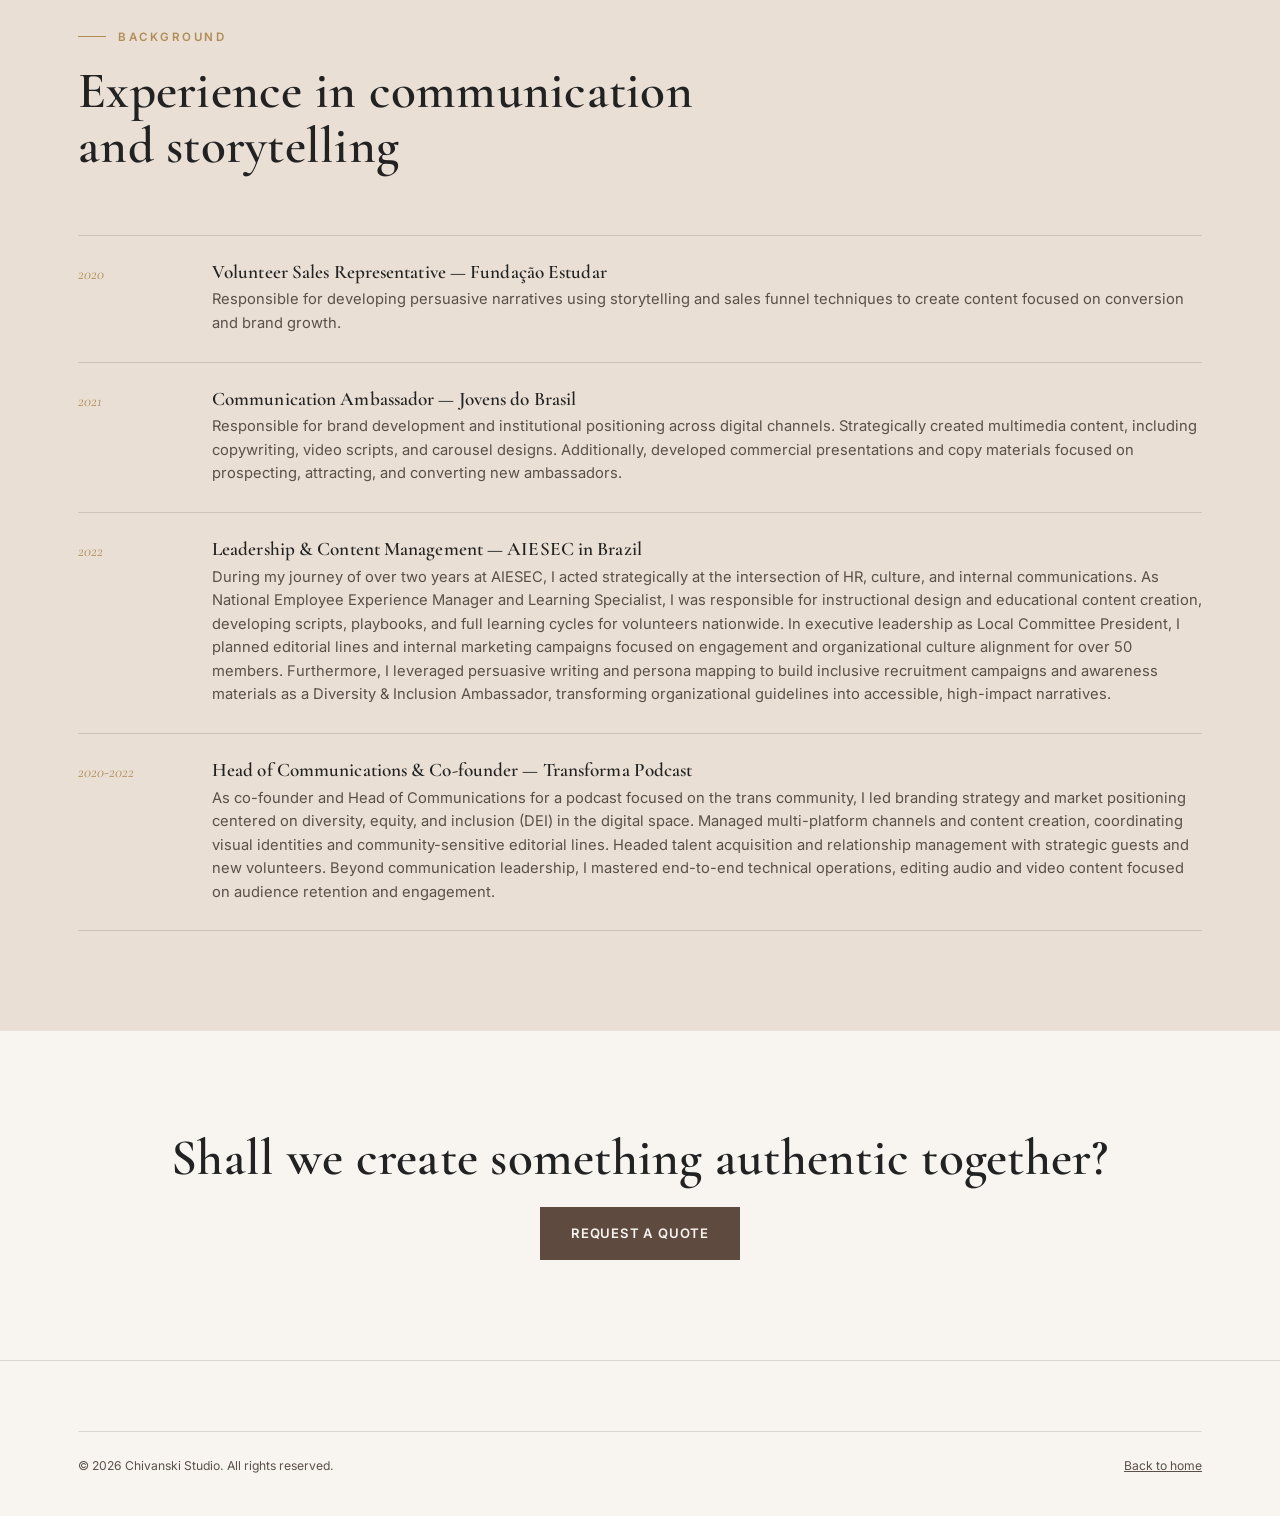
==== commit d23af4d2: "Update about.html" ====
--- a/about.html
+++ b/about.html
@@ -53,7 +53,6 @@
     <div class="container hero-grid" style="align-items:start;">
       <div class="hero-frame reveal">
         <img src="assets/FOTOS/FOTO3.png" alt="Chivanski Studio" style="width:100%;height:100%;object-fit:cover;">
-      </div>
       <div class="reveal">
         <p data-pt="Antes de ser criadora de conteúdo, sou pesquisadora, escritora e comunicadora. Passei anos construindo narrativas, estruturando ideias e entendendo como uma mensagem realmente chega até alguém, e é isso que trago pra cada vídeo que gravo." data-en="Before I was a content creator, I was a researcher, writer and communicator. I spent years building narratives, structuring ideas and understanding how a message actually lands with someone, and that's what I bring to every video I shoot.">Antes de ser criadora de conteúdo, sou pesquisadora, escritora e comunicadora. Passei anos construindo narrativas, estruturando ideias e entendendo como uma mensagem realmente chega até alguém, e é isso que trago pra cada vídeo que gravo.</p>
         <p data-pt="Isso significa que cada entrega passa por roteiro, gancho e intenção, não é só ligar a câmera e falar do produto. É produção de conteúdo com estética editorial, pensada pra funcionar tanto no feed quanto em anúncio pago." data-en="That means every deliverable goes through script, hook and intention, it's not just turning on the camera and talking about the product. It's content production with an editorial eye, built to work both in the feed and in paid ads.">Isso significa que cada entrega passa por roteiro, gancho e intenção, não é só ligar a câmera e falar do produto. É produção de conteúdo com estética editorial, pensada pra funcionar tanto no feed quanto em anúncio pago.</p>
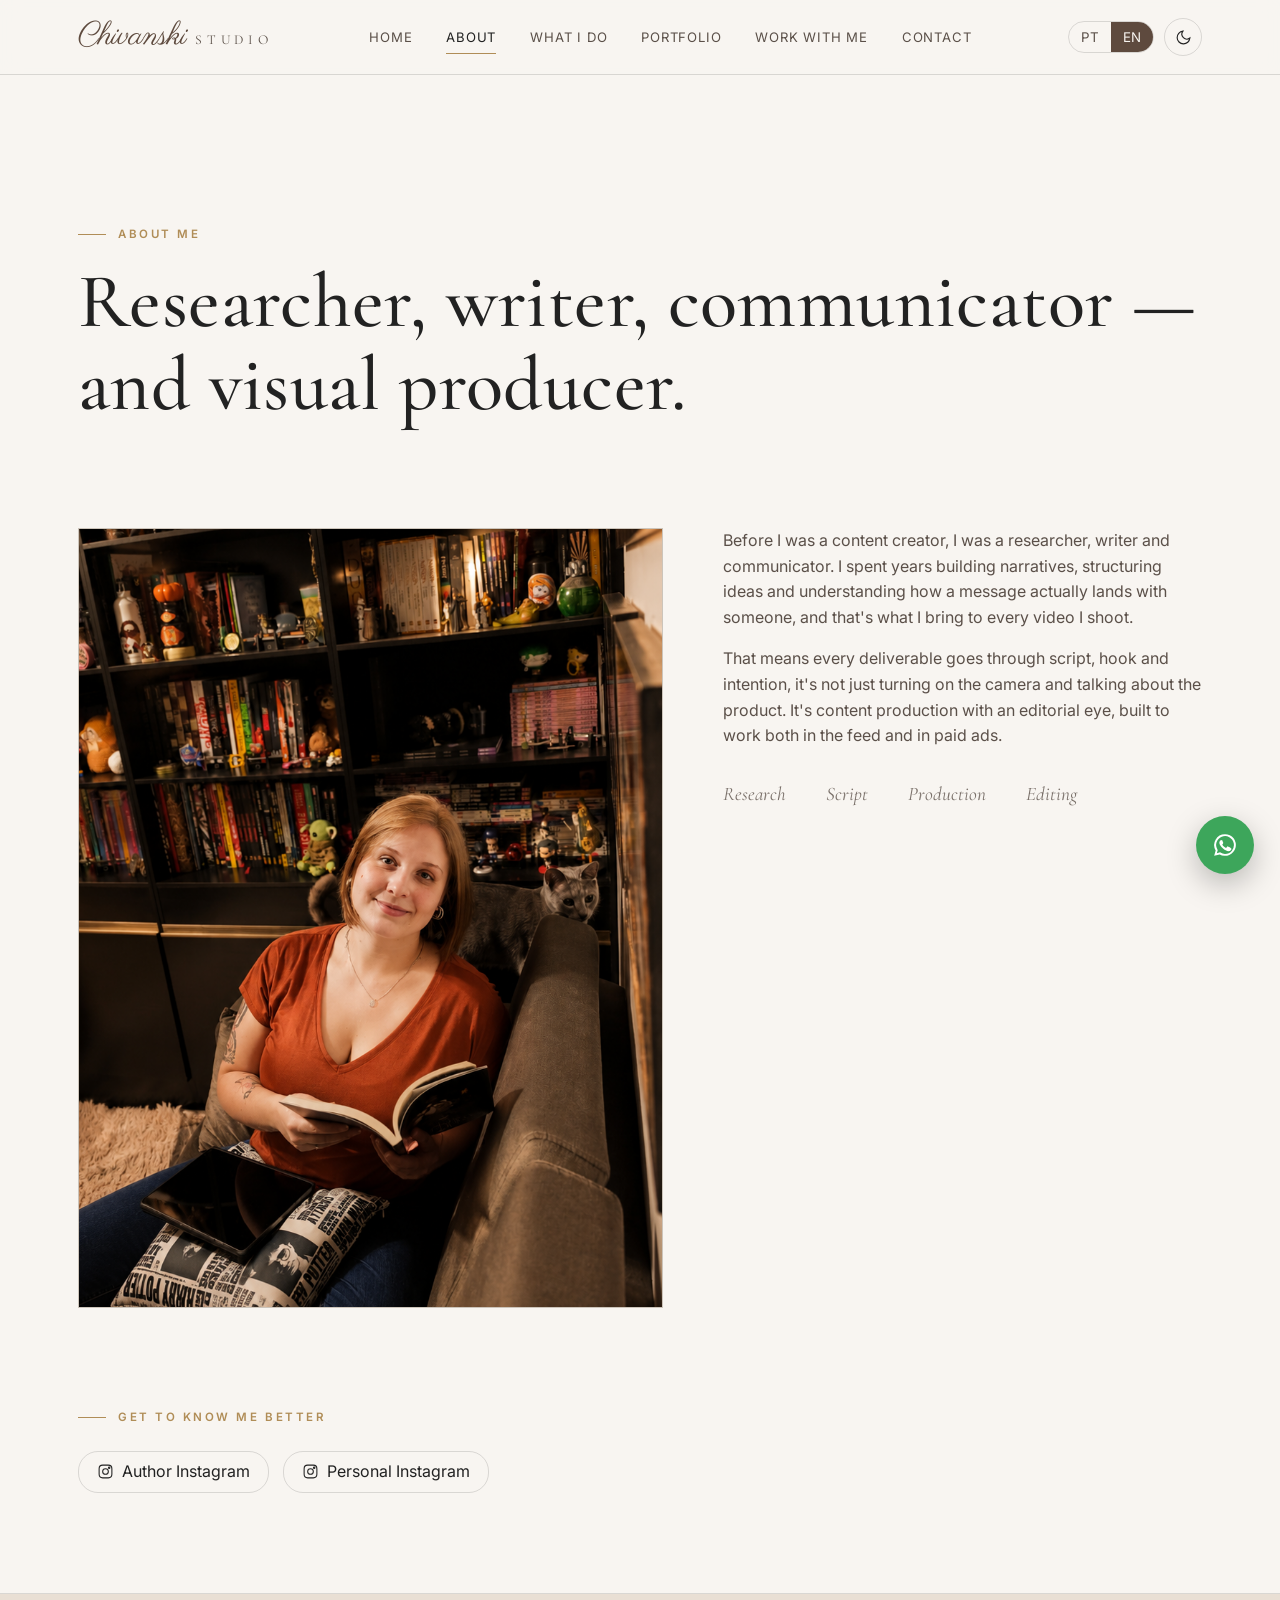
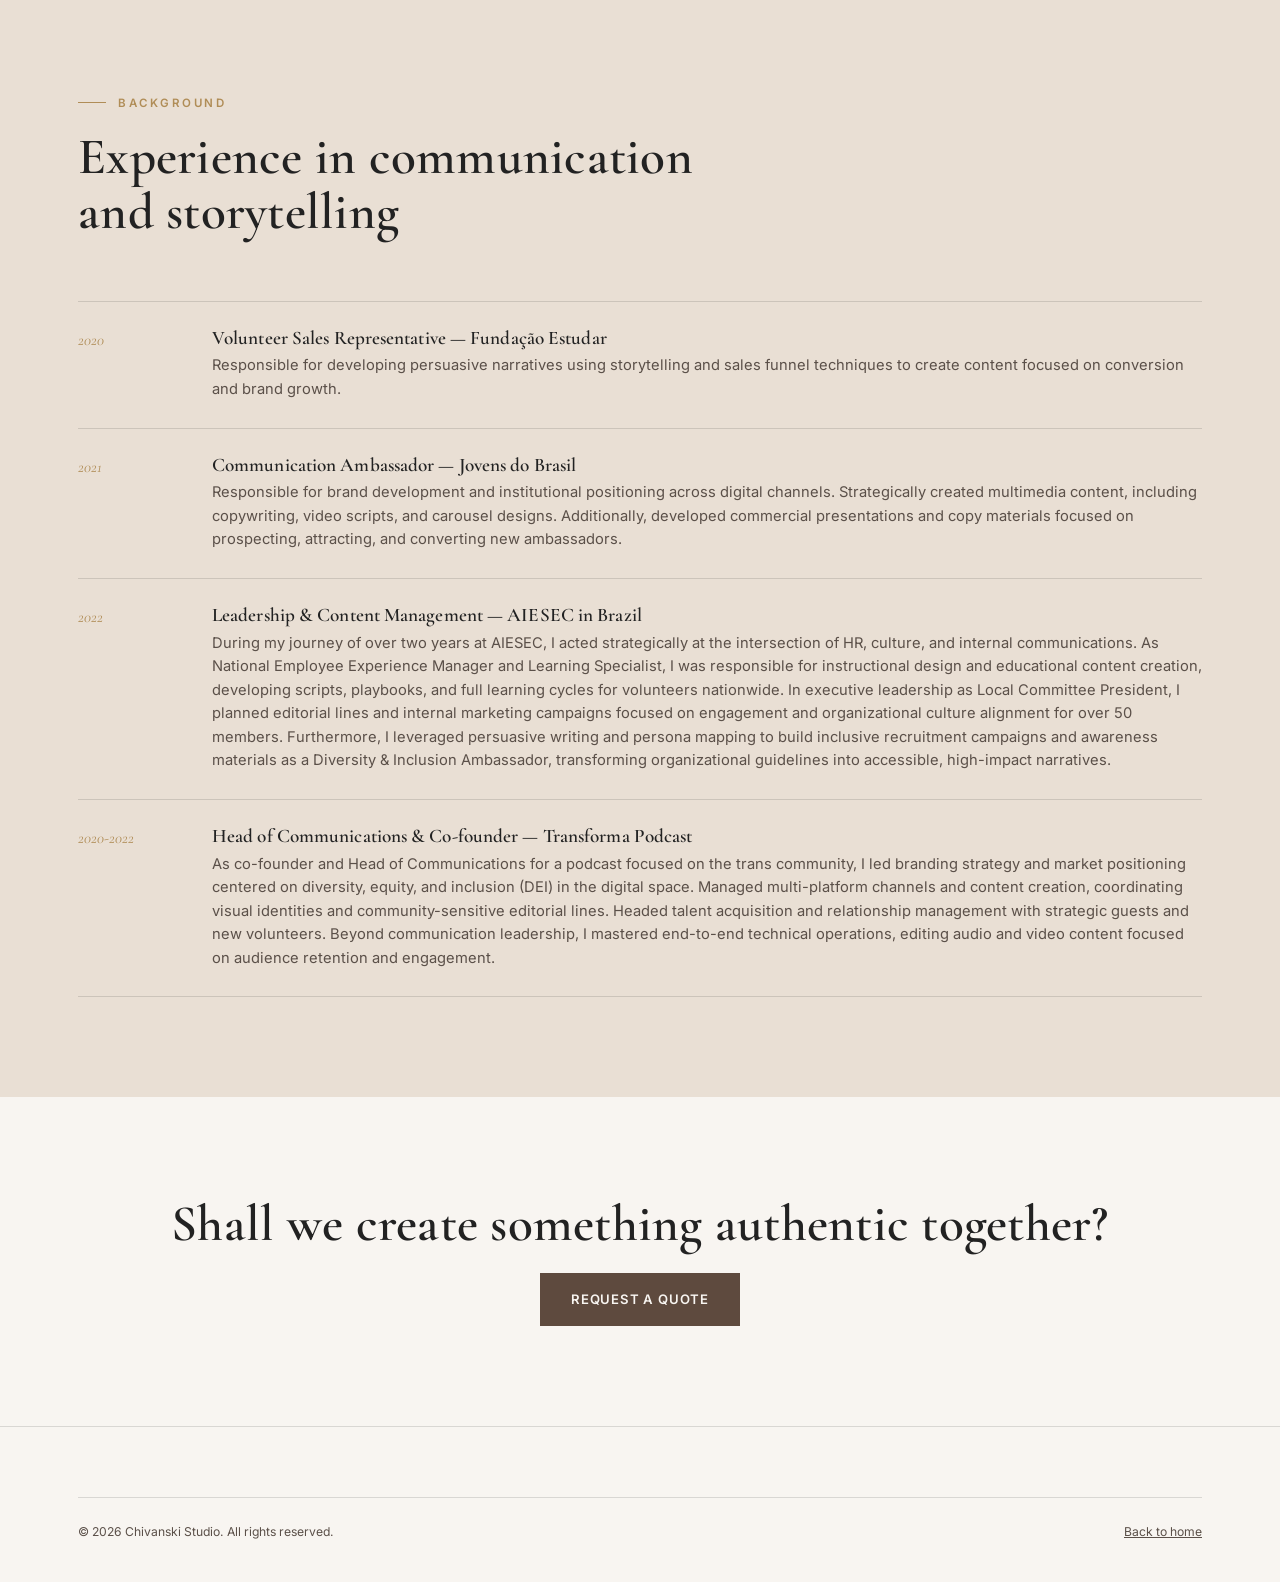
==== commit 701c5de5: "Refactor about.html for stylesheet and social links Updated stylesheet link to include versioning an" ====
--- a/about.html
+++ b/about.html
@@ -7,7 +7,7 @@
 <meta name="description" content="Pesquisadora, escritora e comunicadora antes de criadora de conteúdo — conheça a história por trás do Chivanski Studio.">
 <meta name="theme-color" content="#5E4A3E">
 <link rel="icon" href="data:,">
-<link rel="stylesheet" href="css/style.css">
+<link rel="stylesheet" href="css/style.css?v=3">
 </head>
 <body>
 
@@ -53,6 +53,7 @@
     <div class="container hero-grid" style="align-items:start;">
       <div class="hero-frame reveal">
         <img src="assets/FOTOS/FOTO3.png" alt="Chivanski Studio" style="width:100%;height:100%;object-fit:cover;">
+      </div>
       <div class="reveal">
         <p data-pt="Antes de ser criadora de conteúdo, sou pesquisadora, escritora e comunicadora. Passei anos construindo narrativas, estruturando ideias e entendendo como uma mensagem realmente chega até alguém, e é isso que trago pra cada vídeo que gravo." data-en="Before I was a content creator, I was a researcher, writer and communicator. I spent years building narratives, structuring ideas and understanding how a message actually lands with someone, and that's what I bring to every video I shoot.">Antes de ser criadora de conteúdo, sou pesquisadora, escritora e comunicadora. Passei anos construindo narrativas, estruturando ideias e entendendo como uma mensagem realmente chega até alguém, e é isso que trago pra cada vídeo que gravo.</p>
         <p data-pt="Isso significa que cada entrega passa por roteiro, gancho e intenção, não é só ligar a câmera e falar do produto. É produção de conteúdo com estética editorial, pensada pra funcionar tanto no feed quanto em anúncio pago." data-en="That means every deliverable goes through script, hook and intention, it's not just turning on the camera and talking about the product. It's content production with an editorial eye, built to work both in the feed and in paid ads.">Isso significa que cada entrega passa por roteiro, gancho e intenção, não é só ligar a câmera e falar do produto. É produção de conteúdo com estética editorial, pensada pra funcionar tanto no feed quanto em anúncio pago.</p>
@@ -66,19 +67,21 @@
     </div>
   </section>
 
-  <div style="margin-top:34px;">
-  <p class="eyebrow" data-pt="Me conheça melhor" data-en="Get to know me better">Me conheça melhor</p>
-  <div class="social-row" style="justify-content:flex-start;">
-    <a href="https://www.instagram.com/autora_larissacl/" target="_blank" rel="noopener" aria-label="Instagram — autora" style="width:auto;border-radius:20px;padding:9px 18px;gap:8px;">
-      <svg width="16" height="16" viewBox="0 0 24 24" fill="none" stroke="currentColor" stroke-width="1.5"><rect x="3" y="3" width="18" height="18" rx="5"/><circle cx="12" cy="12" r="4"/><circle cx="17.2" cy="6.8" r="1"/></svg>
-      <span data-pt="Instagram autora" data-en="Author Instagram">Instagram autora</span>
-    </a>
-    <a href="https://www.instagram.com/lbronski/" target="_blank" rel="noopener" aria-label="Instagram — pessoal" style="width:auto;border-radius:20px;padding:9px 18px;gap:8px;">
-      <svg width="16" height="16" viewBox="0 0 24 24" fill="none" stroke="currentColor" stroke-width="1.5"><rect x="3" y="3" width="18" height="18" rx="5"/><circle cx="12" cy="12" r="4"/><circle cx="17.2" cy="6.8" r="1"/></svg>
-      <span data-pt="Instagram pessoal" data-en="Personal Instagram">Instagram pessoal</span>
-    </a>
-  </div>
-</div>
+  <section style="padding-top:0;">
+    <div class="container reveal">
+      <p class="eyebrow" data-pt="Me conheça melhor" data-en="Get to know me better">Me conheça melhor</p>
+      <div class="social-row" style="justify-content:flex-start;">
+        <a href="https://www.instagram.com/autora_larissacl/" target="_blank" rel="noopener" aria-label="Instagram — autora" style="width:auto;border-radius:20px;padding:9px 18px;gap:8px;">
+          <svg width="16" height="16" viewBox="0 0 24 24" fill="none" stroke="currentColor" stroke-width="1.5"><rect x="3" y="3" width="18" height="18" rx="5"/><circle cx="12" cy="12" r="4"/><circle cx="17.2" cy="6.8" r="1"/></svg>
+          <span data-pt="Instagram autora" data-en="Author Instagram">Instagram autora</span>
+        </a>
+        <a href="https://www.instagram.com/lbronski/" target="_blank" rel="noopener" aria-label="Instagram — pessoal" style="width:auto;border-radius:20px;padding:9px 18px;gap:8px;">
+          <svg width="16" height="16" viewBox="0 0 24 24" fill="none" stroke="currentColor" stroke-width="1.5"><rect x="3" y="3" width="18" height="18" rx="5"/><circle cx="12" cy="12" r="4"/><circle cx="17.2" cy="6.8" r="1"/></svg>
+          <span data-pt="Instagram pessoal" data-en="Personal Instagram">Instagram pessoal</span>
+        </a>
+      </div>
+    </div>
+  </section>
   
   <hr class="divider">
 
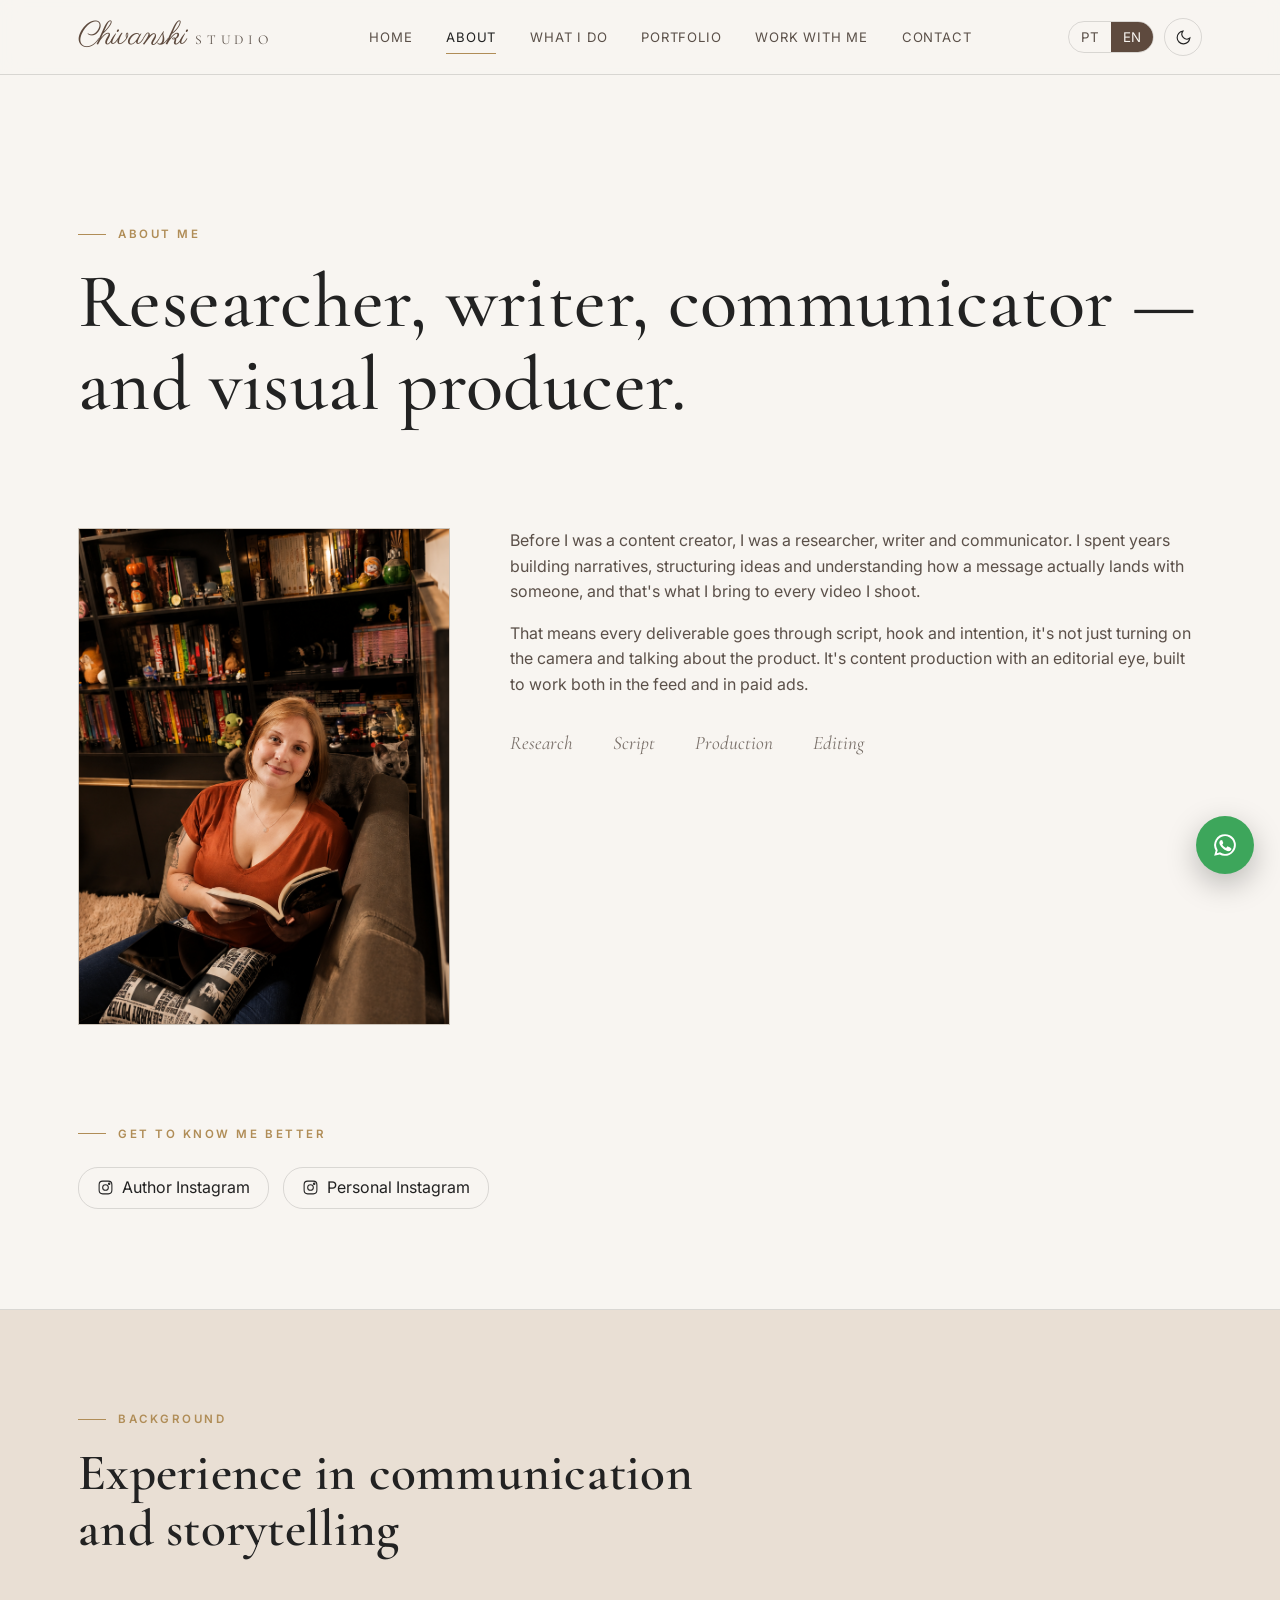
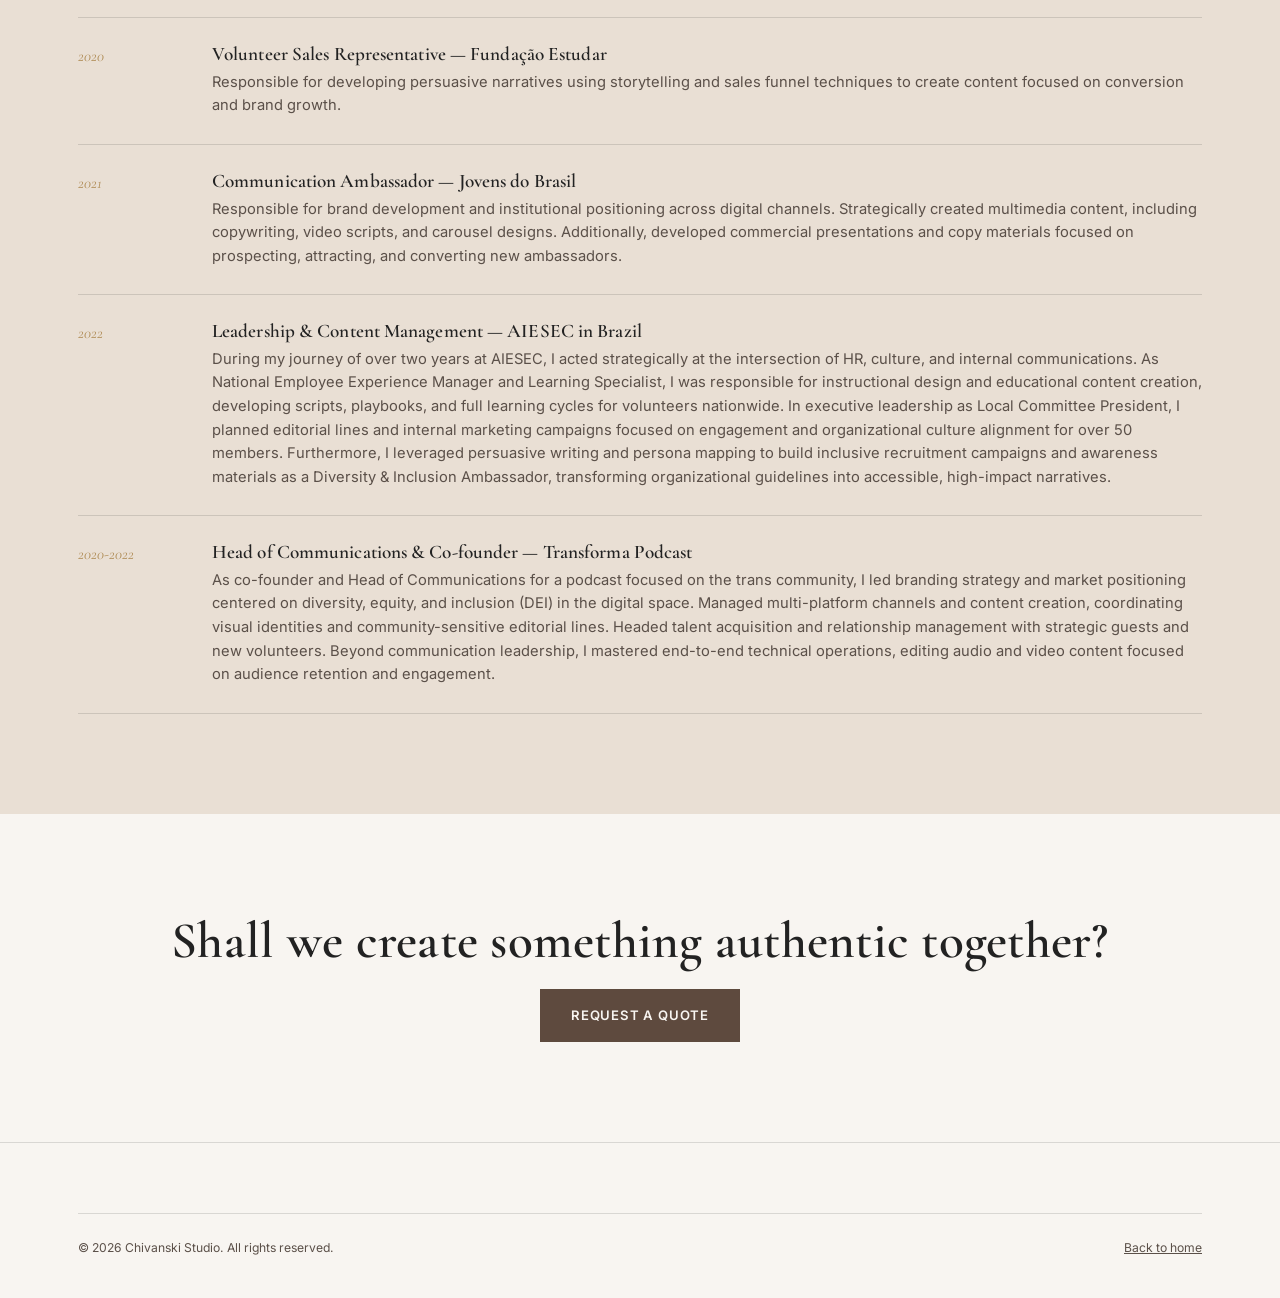
==== commit 53ed8c67: "Adjust grid template columns in about.html" ====
--- a/about.html
+++ b/about.html
@@ -7,7 +7,7 @@
 <meta name="description" content="Pesquisadora, escritora e comunicadora antes de criadora de conteúdo — conheça a história por trás do Chivanski Studio.">
 <meta name="theme-color" content="#5E4A3E">
 <link rel="icon" href="data:,">
-<link rel="stylesheet" href="css/style.css?v=3">
+<link rel="stylesheet" href="css/style.css?v=4">
 </head>
 <body>
 
@@ -50,7 +50,7 @@
   </section>
 
   <section style="padding-top:0;">
-    <div class="container hero-grid" style="align-items:start;">
+    <div class="container hero-grid" style="align-items:start;grid-template-columns:0.7fr 1.3fr;">
       <div class="hero-frame reveal">
         <img src="assets/FOTOS/FOTO3.png" alt="Chivanski Studio" style="width:100%;height:100%;object-fit:cover;">
       </div>
@@ -146,7 +146,7 @@
   </div>
 </footer>
 
-<a class="wa-float" href="https://wa.me/5500000000000?text=Oi%20Chivanski!%20Vim%20do%20seu%20site%20e%20quero%20conversar%20sobre%20um%20projeto." target="_blank" rel="noopener" aria-label="WhatsApp">
+<a class="wa-float" href="https://wa.me/555399454528?text=Oi%20Chivanski!%20Vim%20do%20seu%20site%20e%20quero%20conversar%20sobre%20um%20projeto." target="_blank" rel="noopener" aria-label="WhatsApp">
   <svg viewBox="0 0 24 24" fill="currentColor"><path d="M12 2a10 10 0 0 0-8.6 15.1L2 22l5.1-1.3A10 10 0 1 0 12 2Zm0 18.2a8.2 8.2 0 0 1-4.2-1.2l-.3-.2-3 .8.8-2.9-.2-.3A8.2 8.2 0 1 1 12 20.2Zm4.5-6.1c-.2-.1-1.5-.7-1.7-.8-.2-.1-.4-.1-.6.1-.2.2-.6.8-.8 1-.1.2-.3.2-.6.1-.2-.1-1-.4-1.9-1.2-.7-.6-1.2-1.4-1.3-1.6-.1-.2 0-.4.1-.5.1-.1.2-.3.4-.4.1-.2.2-.3.2-.5.1-.2 0-.4 0-.5s-.6-1.4-.8-1.9c-.2-.5-.4-.4-.6-.4h-.5c-.2 0-.5.1-.7.3-.2.2-.9.9-.9 2.2s1 2.6 1.1 2.7c.1.2 2 3 4.7 4.2.7.3 1.2.5 1.6.6.7.2 1.3.2 1.8.1.5-.1 1.5-.6 1.7-1.2.2-.6.2-1.1.2-1.2-.1-.1-.3-.2-.5-.3Z"/></svg>
 </a>
 
--- a/css/style.css
+++ b/css/style.css
@@ -451,6 +451,15 @@
 .filter-btn:hover{ border-color:var(--accent); color:var(--ink); }
 .filter-btn.active{ background:var(--brand); border-color:var(--brand); color:var(--bg); }
 .gallery-item.is-hidden{ display:none; }
+
+/* =============== Empty state (gallery under construction) =============== */
+.empty-state{
+  max-width:560px; margin:0 auto; text-align:center; padding:60px 40px;
+  border:1px dashed var(--line); background:var(--surface);
+}
+.empty-state svg{ color:var(--accent); margin-bottom:18px; }
+.empty-state h3{ margin-bottom:10px; }
+.empty-state p{ margin-bottom:24px; }
 
 /* =============== WhatsApp float =============== */
 .wa-float{
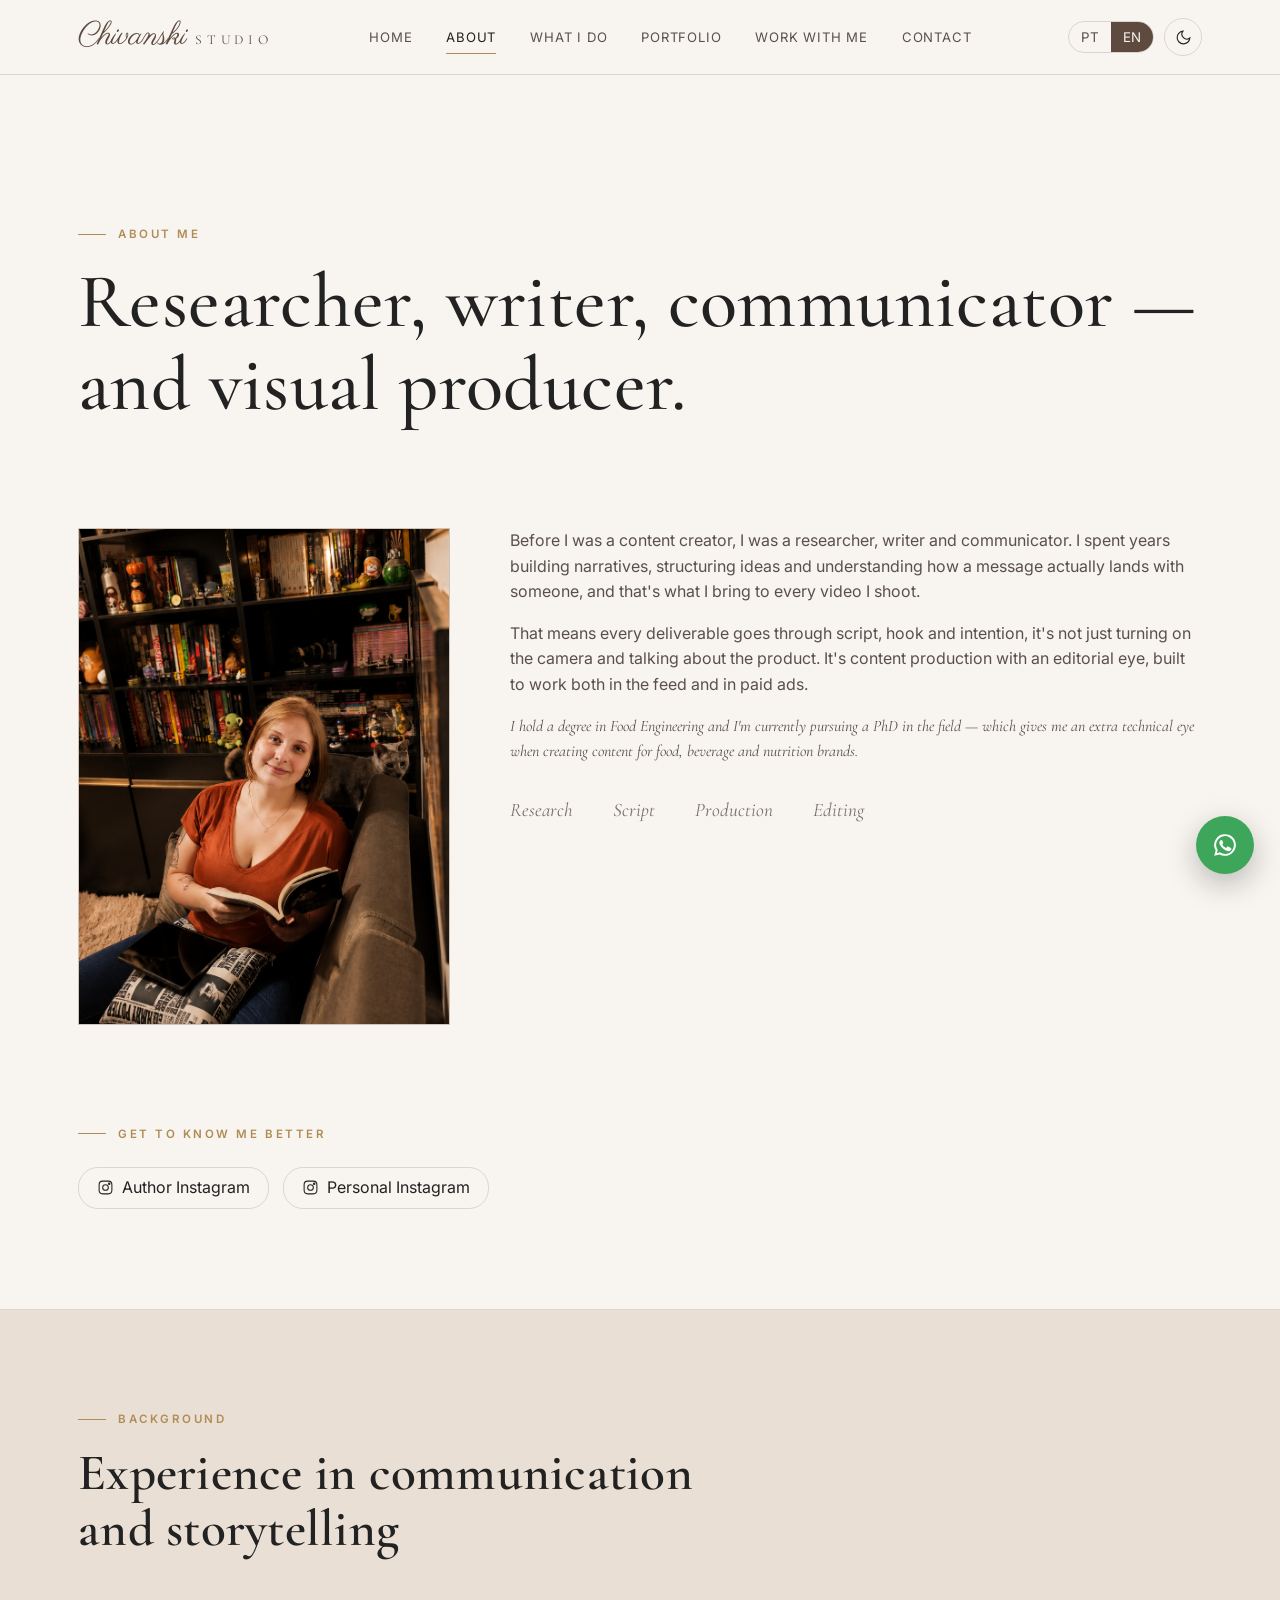
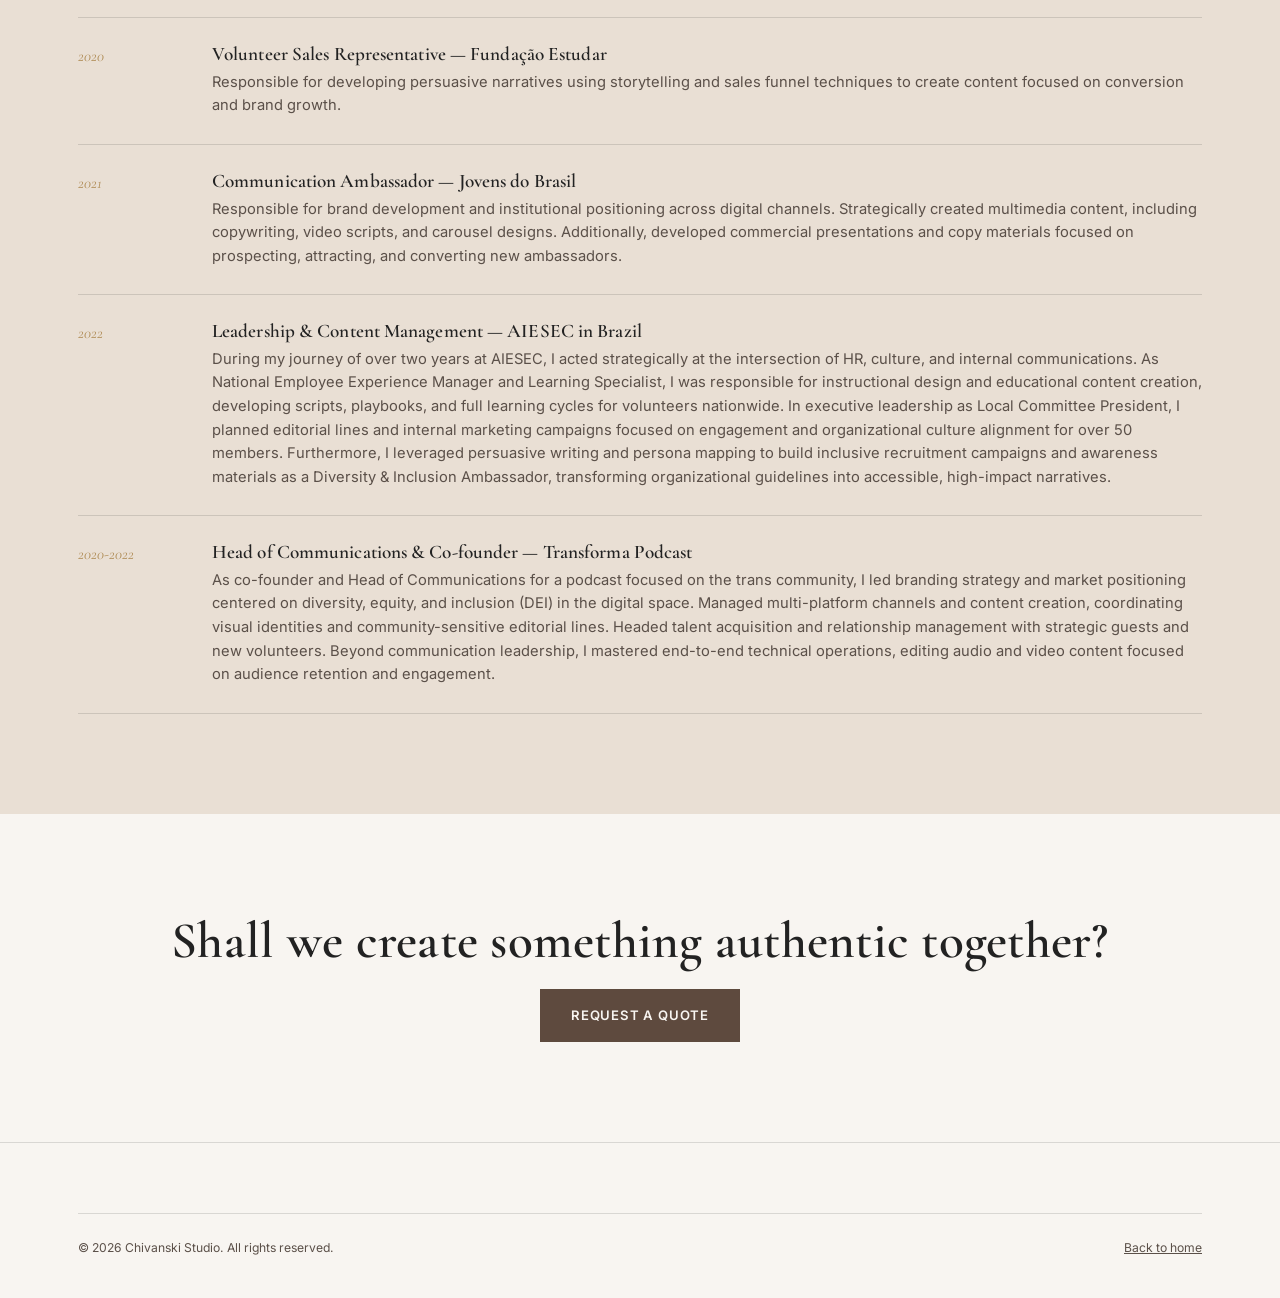
==== commit bb0b3c99: "Add educational background paragraph to about.html Added a new paragraph about educational backgroun" ====
--- a/about.html
+++ b/about.html
@@ -57,6 +57,7 @@
       <div class="reveal">
         <p data-pt="Antes de ser criadora de conteúdo, sou pesquisadora, escritora e comunicadora. Passei anos construindo narrativas, estruturando ideias e entendendo como uma mensagem realmente chega até alguém, e é isso que trago pra cada vídeo que gravo." data-en="Before I was a content creator, I was a researcher, writer and communicator. I spent years building narratives, structuring ideas and understanding how a message actually lands with someone, and that's what I bring to every video I shoot.">Antes de ser criadora de conteúdo, sou pesquisadora, escritora e comunicadora. Passei anos construindo narrativas, estruturando ideias e entendendo como uma mensagem realmente chega até alguém, e é isso que trago pra cada vídeo que gravo.</p>
         <p data-pt="Isso significa que cada entrega passa por roteiro, gancho e intenção, não é só ligar a câmera e falar do produto. É produção de conteúdo com estética editorial, pensada pra funcionar tanto no feed quanto em anúncio pago." data-en="That means every deliverable goes through script, hook and intention, it's not just turning on the camera and talking about the product. It's content production with an editorial eye, built to work both in the feed and in paid ads.">Isso significa que cada entrega passa por roteiro, gancho e intenção, não é só ligar a câmera e falar do produto. É produção de conteúdo com estética editorial, pensada pra funcionar tanto no feed quanto em anúncio pago.</p>
+        <p class="folio" data-pt="Sou formada em Engenharia de Alimentos e atualmente curso doutorado na área — o que me dá um olhar técnico a mais na hora de criar conteúdo pra marcas de alimentos, bebidas e nutrição." data-en="I hold a degree in Food Engineering and I'm currently pursuing a PhD in the field — which gives me an extra technical eye when creating content for food, beverage and nutrition brands.">Sou formada em Engenharia de Alimentos e atualmente curso doutorado na área — o que me dá um olhar técnico a mais na hora de criar conteúdo pra marcas de alimentos, bebidas e nutrição.</p>
         <div class="brand-row" style="margin-top:30px;">
           <span class="brand-chip" data-pt="Pesquisa" data-en="Research">Pesquisa</span>
           <span class="brand-chip" data-pt="Roteiro" data-en="Script">Roteiro</span>
